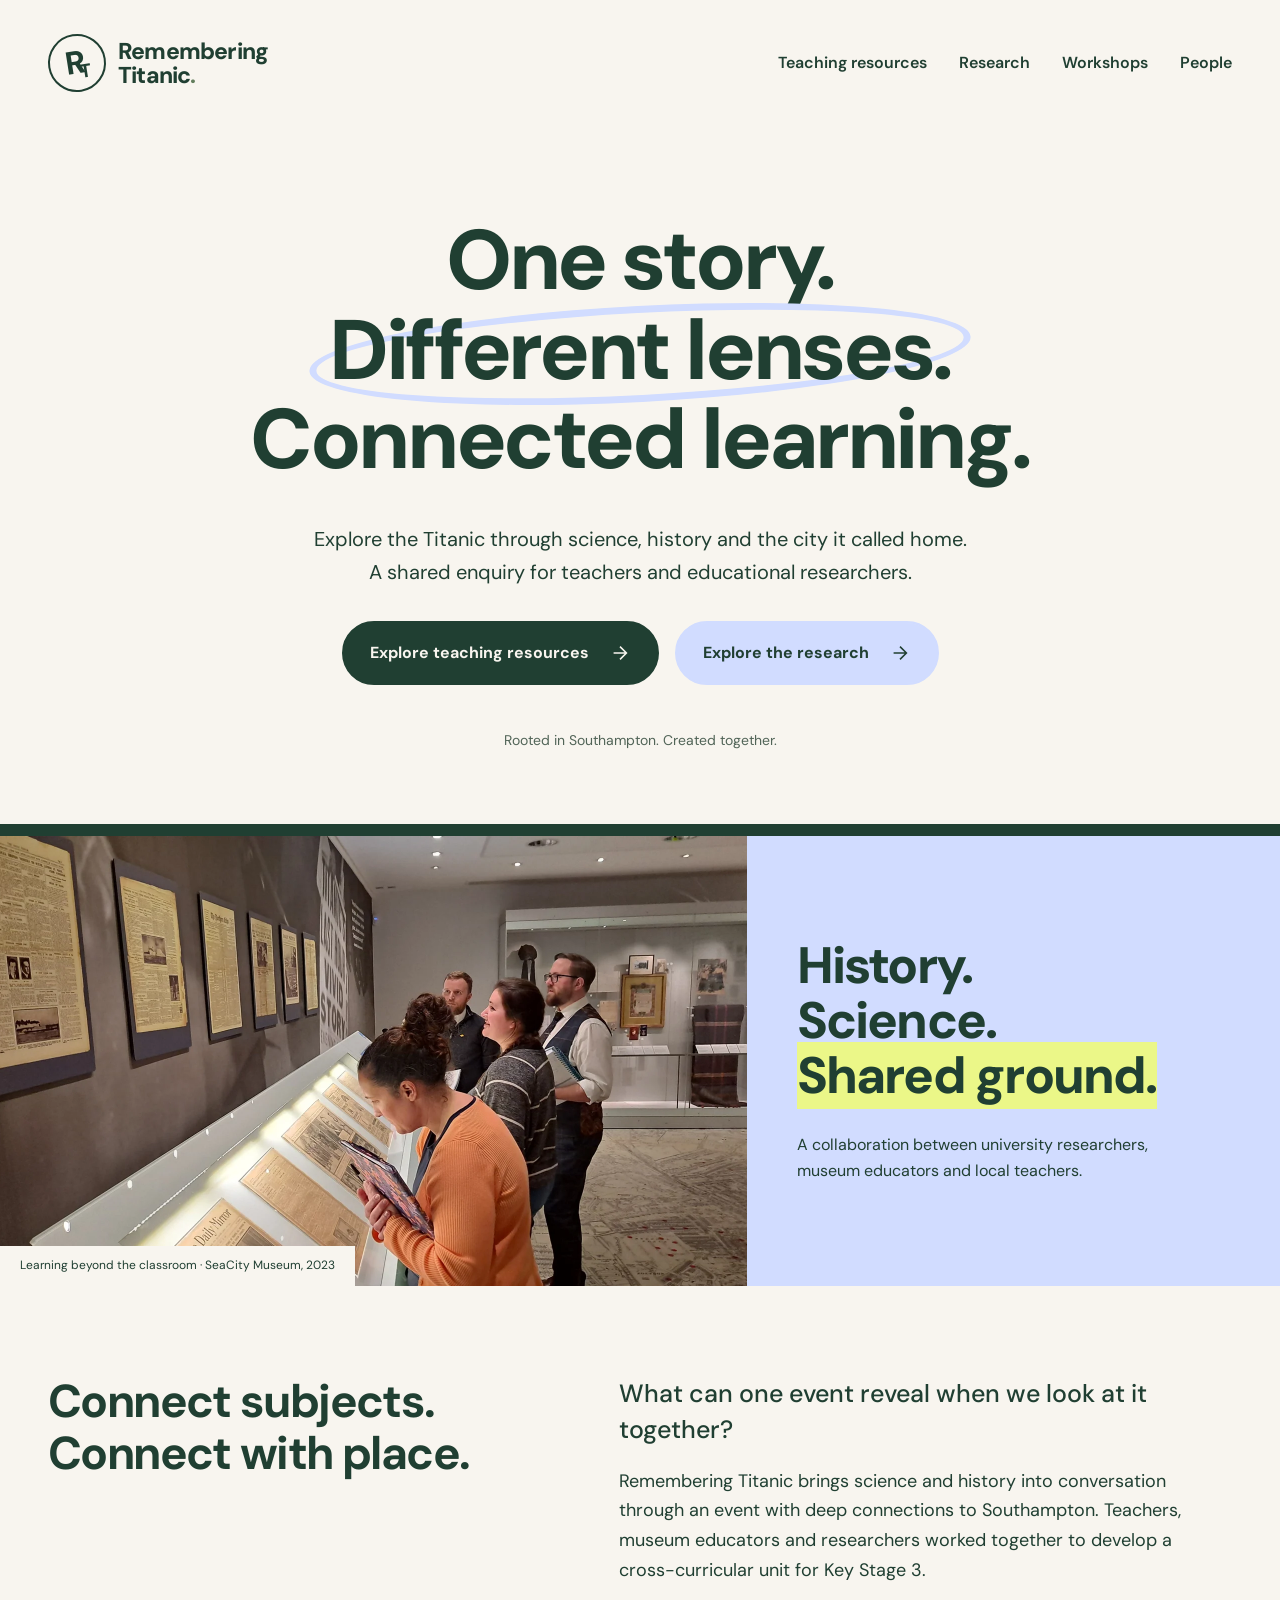
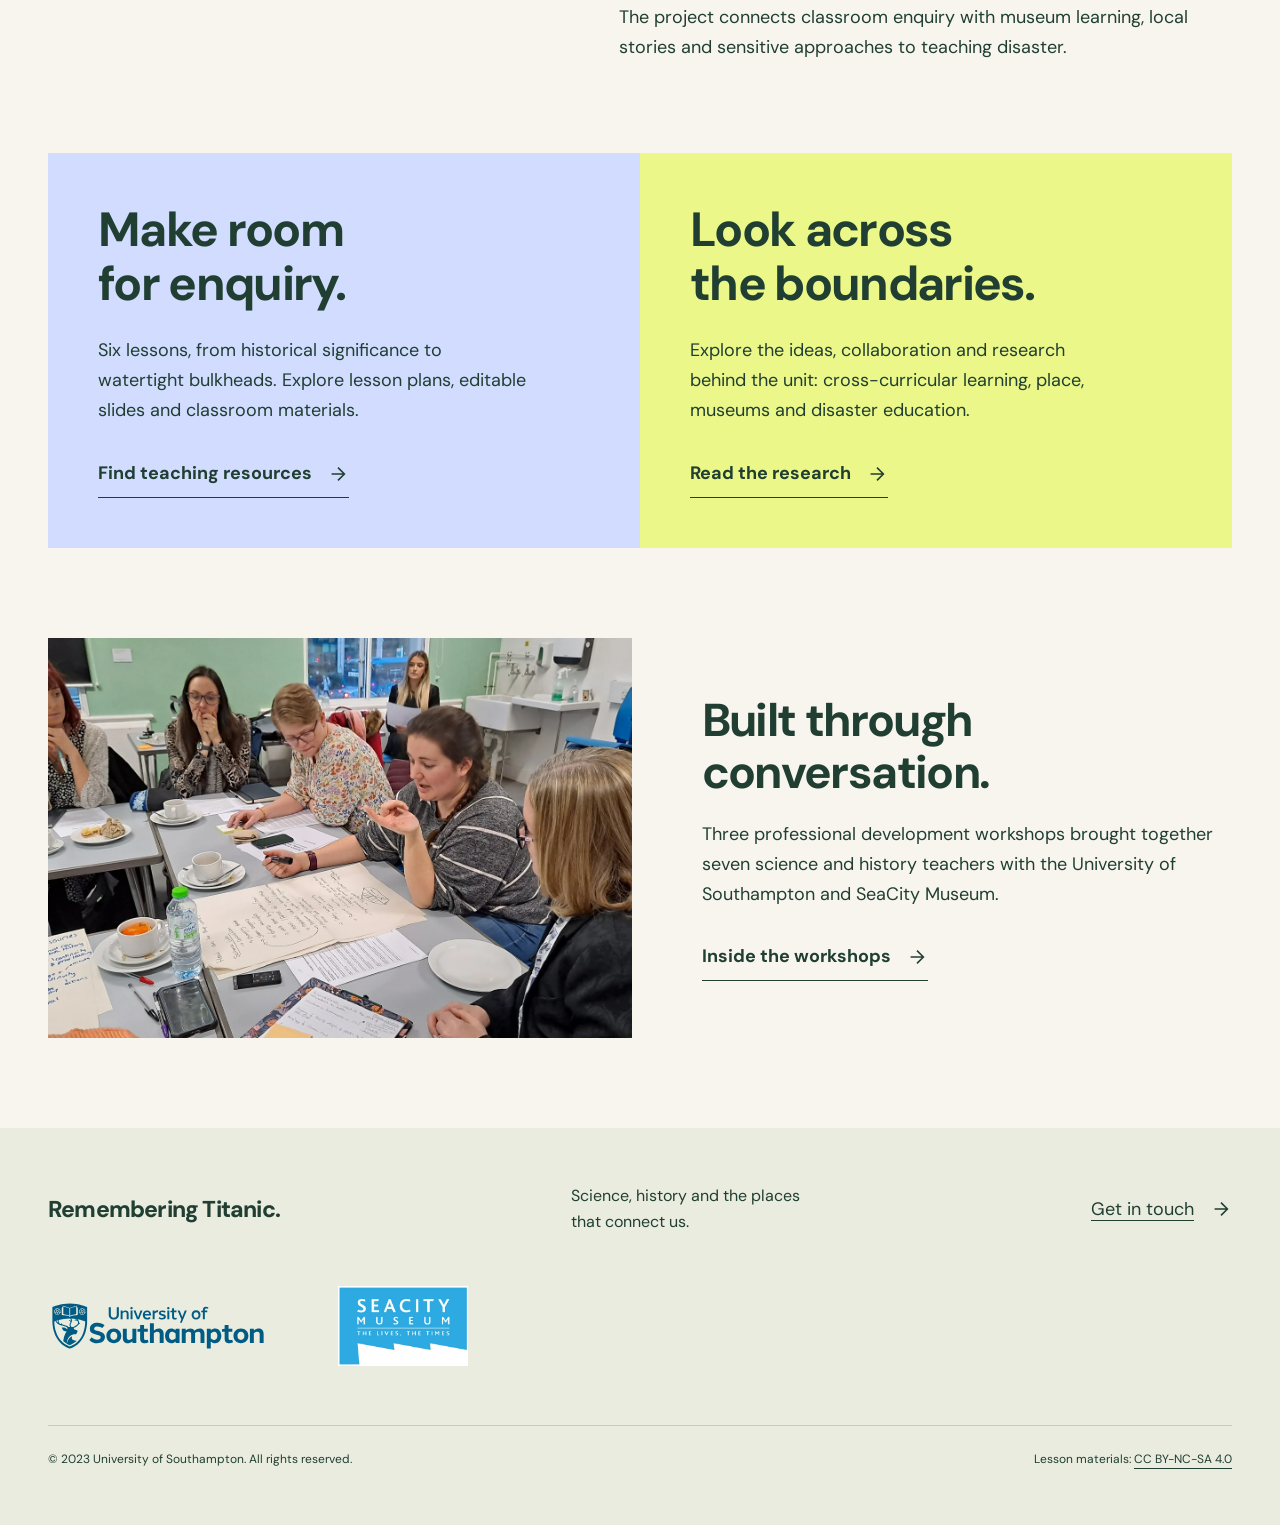
==== docs/index.html @ 73ef5147 "Migrate Remembering Titanic with redesigned teaching and research pages" ====
<!doctype html><html lang="en-GB"><head><meta charset="utf-8"><meta name="viewport" content="width=device-width,initial-scale=1"><title>Learning through science, history and place | Remembering Titanic</title><meta name="description" content="Teaching resources and educational research connecting science, history and place through the Titanic disaster."><meta name="theme-color" content="#203f32"><link rel="stylesheet" href="./assets/fonts.css"><link rel="stylesheet" href="./assets/style.css"><link rel="icon" href="./assets/favicon.svg" type="image/svg+xml"><script src="./assets/site.js" defer></script></head><body><a class="skip" href="#main">Skip to content</a><header class="header"><a class="brand" href="./"><span class="brand-mark" aria-hidden="true">R<span>T</span></span><span>Remembering<br>Titanic<span class="brand-dot">.</span></span></a><nav aria-label="Main navigation"><a href="./resources/">Teaching resources</a><a href="./research/">Research</a><a href="./cpd/">Workshops</a><a href="./team/">People</a></nav></header><main id="main"><section class="hero"><h1>One story.<br><span class="circled">Different lenses.</span><br>Connected learning.</h1><p>Explore the Titanic through science, history and the city it called home. A shared enquiry for teachers and educational researchers.</p><div class="hero-actions"><a class="button" href="./resources/">Explore teaching resources <svg aria-hidden="true" width="22" height="22" viewBox="0 0 24 24" fill="none" stroke="currentColor" stroke-width="1.7"><path d="M5 12h14M12 5l7 7-7 7"/></svg></a><a class="button secondary" href="./research/">Explore the research <svg aria-hidden="true" width="22" height="22" viewBox="0 0 24 24" fill="none" stroke="currentColor" stroke-width="1.7"><path d="M5 12h14M12 5l7 7-7 7"/></svg></a></div><div class="hero-note">Rooted in Southampton. Created together.</div></section><div class="photo-band"><figure><img src="./assets/museum.webp" alt="Project participants exploring the exhibits at SeaCity Museum" width="1600" height="900"><figcaption>Learning beyond the classroom · SeaCity Museum, 2023</figcaption></figure><div class="photo-caption"><span>History.<br>Science.<br><em>Shared ground.</em></span><p>A collaboration between university researchers, museum educators and local teachers.</p></div></div><section class="section split-intro"><h2>Connect subjects.<br>Connect with place.</h2><div><p class="lead">What can one event reveal when we look at it together?</p><p>Remembering Titanic brings science and history into conversation through an event with deep connections to Southampton. Teachers, museum educators and researchers worked together to develop a cross-curricular unit for Key Stage 3.</p><p>The project connects classroom enquiry with museum learning, local stories and sensitive approaches to teaching disaster.</p></div></section><section class="pathways"><article><h2>Make room<br>for enquiry.</h2><p>Six lessons, from historical significance to watertight bulkheads. Explore lesson plans, editable slides and classroom materials.</p><a class="text-link" href="./resources/">Find teaching resources <svg aria-hidden="true" width="22" height="22" viewBox="0 0 24 24" fill="none" stroke="currentColor" stroke-width="1.7"><path d="M5 12h14M12 5l7 7-7 7"/></svg></a></article><article><h2>Look across<br>the boundaries.</h2><p>Explore the ideas, collaboration and research behind the unit: cross-curricular learning, place, museums and disaster education.</p><a class="text-link" href="./research/">Read the research <svg aria-hidden="true" width="22" height="22" viewBox="0 0 24 24" fill="none" stroke="currentColor" stroke-width="1.7"><path d="M5 12h14M12 5l7 7-7 7"/></svg></a></article></section><section class="section together"><img src="./assets/collaboration.webp" alt="Teachers collaborating on lesson ideas during a project workshop" width="1600" height="900" loading="lazy"><div><h2>Built through<br>conversation.</h2><p>Three professional development workshops brought together seven science and history teachers with the University of Southampton and SeaCity Museum.</p><a class="text-link" href="./cpd/">Inside the workshops <svg aria-hidden="true" width="22" height="22" viewBox="0 0 24 24" fill="none" stroke="currentColor" stroke-width="1.7"><path d="M5 12h14M12 5l7 7-7 7"/></svg></a></div></section></main><footer><div class="footer-top"><a class="brand" href="./">Remembering Titanic.</a><p>Science, history and the places<br>that connect us.</p><a href="mailto:w.park@soton.ac.uk">Get in touch <svg aria-hidden="true" width="22" height="22" viewBox="0 0 24 24" fill="none" stroke="currentColor" stroke-width="1.7"><path d="M5 12h14M12 5l7 7-7 7"/></svg></a></div><div class="partners"><a href="https://www.southampton.ac.uk/"><img src="./assets/USH0149_LOGO-2021_RGB_Marine-Blue_Punched-AW.svg" alt="University of Southampton" width="220" height="65" loading="lazy"></a><a href="https://seacitymuseum.co.uk/"><img src="./assets/seacity-museum-vector-logo.webp" alt="SeaCity Museum" width="160" height="80" loading="lazy"></a></div><div class="fine"><span>© 2023 University of Southampton. All rights reserved.</span><span>Lesson materials: <a href="https://creativecommons.org/licenses/by-nc-sa/4.0/">CC BY-NC-SA 4.0</a></span></div></footer></body></html>
---- docs/assets/fonts.css ----
@font-face {
  font-family: 'DM Sans';
  font-style: normal;
  font-weight: 400;
  font-display: swap;
  src: url(dm-sans-0.ttf) format('truetype');
}
@font-face {
  font-family: 'DM Sans';
  font-style: normal;
  font-weight: 500;
  font-display: swap;
  src: url(dm-sans-1.ttf) format('truetype');
}
@font-face {
  font-family: 'DM Sans';
  font-style: normal;
  font-weight: 600;
  font-display: swap;
  src: url(dm-sans-2.ttf) format('truetype');
}
@font-face {
  font-family: 'DM Sans';
  font-style: normal;
  font-weight: 700;
  font-display: swap;
  src: url(dm-sans-3.ttf) format('truetype');
}
@font-face {
  font-family: 'DM Sans';
  font-style: normal;
  font-weight: 800;
  font-display: swap;
  src: url(dm-sans-4.ttf) format('truetype');
}
---- docs/assets/style.css ----
﻿:root{--paper:#f8f5ef;--ink:#203f32;--muted:#516457;--blue:#d1dcff;--lime:#ebf788;--line:#c6ccc1;--space:90px}*{box-sizing:border-box}html{scroll-behavior:smooth;scrollbar-color:var(--ink) var(--paper)}body{margin:0;background:var(--paper);color:var(--ink);font-family:'DM Sans',sans-serif;font-size:18px;line-height:1.65}::selection{background:var(--lime);color:var(--ink)}a{color:inherit;text-underline-offset:5px}a:hover{text-decoration-thickness:2px}button,a,summary{-webkit-tap-highlight-color:transparent}a:focus-visible,button:focus-visible,summary:focus-visible{outline:3px solid var(--ink);outline-offset:6px}img{max-width:100%;object-fit:cover}h1,h2,h3,p,figure{margin:0}p+p{margin-top:18px}p{max-width:70ch}h1,h2,h3{line-height:1.12;letter-spacing:-.035em;text-wrap:balance}h1{font-size:clamp(46px,6.6vw,92px);font-weight:800;letter-spacing:-.04em}h2{font-size:clamp(32px,3.6vw,48px);font-weight:700}h3{font-size:28px}h2+p,h3+p{margin-top:22px}svg{flex-shrink:0;vertical-align:middle}.header{max-width:1400px;margin:auto;padding:34px 48px;display:flex;align-items:center;justify-content:space-between;gap:30px}.brand{font-size:23px;font-weight:800;line-height:1.05;text-decoration:none;display:flex;align-items:center;gap:12px;letter-spacing:-.035em}.brand-dot{color:#637e5d}.brand-mark{display:flex;align-items:center;justify-content:center;font-size:32px;border:2px solid;border-radius:50%;width:58px;height:58px;transform:rotate(-9deg)}.brand-mark span{font-size:19px;align-self:flex-end;margin-bottom:8px;margin-left:-6px}.header nav{display:flex;gap:32px;font-weight:600;font-size:16px}.header nav a{text-decoration:none;padding:10px 0}.header nav a:hover,.header nav a[aria-current]{text-decoration:underline;text-decoration-color:var(--ink);text-decoration-thickness:2px}.hero{padding:90px 28px 50px;text-align:center;max-width:1250px;margin:auto}.hero h1{line-height:1.06}.hero p{margin:38px auto 0;max-width:660px;font-size:20px}.circled{position:relative;display:inline-block;z-index:0}.circled:before{content:'';position:absolute;inset:0 -20px -6px;border:7px solid var(--blue);border-radius:50%;transform:rotate(-3deg);z-index:-1}.hero-actions{display:flex;gap:16px;align-items:center;justify-content:center;flex-wrap:wrap;margin-top:32px}.button{display:inline-flex;align-items:center;justify-content:center;gap:20px;padding:17px 26px;border-radius:100px;background:var(--ink);color:var(--paper);font-size:16px;font-weight:700;text-decoration:none;border:2px solid var(--ink);min-height:58px;transition:background .2s}.button:hover{background:#355746}.button.secondary{background:var(--blue);color:var(--ink);border-color:var(--blue)}.button.secondary:hover{background:#bdcbf4;border-color:#bdcbf4}.hero-note{font-size:14px;margin:44px auto 0;color:var(--muted)}.photo-band{border-top:12px solid var(--ink);max-width:1400px;margin:22px auto 0;display:grid;grid-template-columns:1.4fr 1fr;background:var(--blue)}.photo-band figure{position:relative;min-width:0}.photo-band img{width:100%;height:450px;display:block}.photo-band figcaption{position:absolute;bottom:0;background:var(--paper);padding:10px 20px;font-size:12px}.photo-caption{padding:50px;display:flex;flex-direction:column;justify-content:center}.photo-caption>span{font-size:clamp(32px,4vw,54px);font-weight:800;line-height:1.08;letter-spacing:-.035em}.photo-caption em{font-style:normal;background:var(--lime)}.photo-caption p{font-size:16px;margin-top:28px;max-width:33ch}.section{max-width:1280px;margin:auto;padding:var(--space) 48px}.split-intro{display:grid;grid-template-columns:1fr 1.25fr;gap:80px}.lead{font-size:25px;line-height:1.45;font-weight:500}.pathways{max-width:1280px;margin:auto;display:grid;grid-template-columns:1fr 1fr;padding:0 48px}.pathways article{padding:50px;background:var(--blue)}.pathways article+article{background:var(--lime)}.pathways h2{font-size:48px}.pathways p{margin:26px 0;max-width:36ch}.text-link{display:inline-flex;align-items:center;gap:15px;font-weight:700;text-decoration:none;border-bottom:1px solid;padding:8px 0}.together{display:grid;grid-template-columns:1.1fr 1fr;gap:70px;align-items:center}.together img{width:100%;height:400px}.together .text-link{margin-top:25px}footer{background:#e9ecdf;padding:55px max(30px,calc((100vw - 1184px)/2));}.footer-top{display:flex;align-items:center;justify-content:space-between;gap:35px}.footer-top p{font-size:16px}.footer-top>a:last-child{display:flex;gap:16px;align-items:center}.partners{display:flex;gap:55px;align-items:center;margin:50px 0}.partners img{object-fit:contain}.fine{border-top:1px solid var(--line);padding-top:24px;display:flex;justify-content:space-between;gap:24px;font-size:12px}.page-heading{padding:90px 48px 80px;max-width:1280px;margin:auto;border-bottom:1px solid var(--line)}.page-heading h1{font-size:clamp(44px,5.6vw,78px)}.page-heading p{margin-top:32px;max-width:750px;font-size:21px}.underline{text-decoration:underline;text-decoration-color:var(--blue);text-decoration-thickness:10px;text-underline-offset:8px}.resource-start{display:grid;grid-template-columns:1.5fr 1fr;gap:65px;align-items:center}.resource-start h2{font-size:34px}.resource-start .button{justify-self:end}.download{display:flex;justify-content:space-between;align-items:center;gap:25px;padding:16px 0;border-bottom:1px solid var(--line);text-decoration:none;font-weight:500;font-size:17px}.download span{font-size:13px;font-weight:400;white-space:nowrap}.download:hover{text-decoration:underline}.filter-bar{display:flex;justify-content:space-between;align-items:center;padding-bottom:28px;gap:20px}.filter-bar[hidden],[hidden]{display:none!important}.filter-bar div{display:flex;gap:8px}button{font:inherit;font-size:15px;border:1px solid var(--ink);background:transparent;color:var(--ink);border-radius:30px;padding:10px 21px;cursor:pointer}button[aria-pressed=true],button:hover{background:var(--ink);color:var(--paper)}.lessons{padding-top:0}.lesson{display:grid;grid-template-columns:100px 1fr;gap:32px;border-top:1px solid var(--line);padding:42px 0}.lesson-id{font-size:60px;line-height:1.1;letter-spacing:-.04em;font-weight:600;color:#577258}.meta{font-size:14px;color:var(--muted);margin-bottom:12px}.lesson h2{font-size:32px;max-width:34ch}.lesson p{margin-top:16px;max-width:70ch}.lesson details{margin-top:22px;max-width:780px}.lesson summary{cursor:pointer;font-size:16px;font-weight:700;padding:12px 0}.lesson summary>span{font-size:13px;font-weight:400;margin-left:16px}.downloads{padding:0 20px 15px;background:#eef0e6}.licensing{background:#e9ecdf;max-width:none;padding-left:max(48px,calc((100vw - 1184px)/2));padding-right:max(48px,calc((100vw - 1184px)/2))}.licensing p{font-size:16px}.publications{padding-top:0}.publications>h2{margin-bottom:40px}.publications article{border-top:1px solid var(--line);padding:34px 0}.publications h3{max-width:900px;font-size:29px;line-height:1.3}.publications h3 a{text-decoration:none}.publications h3 a:hover{text-decoration:underline}.publications article p{font-size:16px;margin-top:16px}.research-notes{display:grid;grid-template-columns:1fr 1fr;gap:70px;background:var(--blue)}.research-notes>div+div{align-self:center}.research-notes p{font-size:17px}.workshop{display:grid;grid-template-columns:1fr 2fr;gap:70px;border-bottom:1px solid var(--line)}.date{font-weight:600}.wide-photo{max-width:1184px;margin:auto}.wide-photo img{width:100%;max-height:570px;display:block}.wide-photo figcaption{font-size:14px;margin-top:12px}.people-grid{display:grid;grid-template-columns:1fr 1fr;gap:40px;margin-top:40px}.people-grid article{border-top:1px solid var(--line);padding-top:25px}.people-grid h3{font-size:26px}.people-grid p{margin-top:12px}.skip{position:absolute;left:20px;top:-100px;padding:14px;background:var(--lime);z-index:10}.skip:focus{top:10px}.sr-only{position:absolute;width:1px;height:1px;padding:0;margin:-1px;overflow:hidden;clip:rect(0,0,0,0);white-space:nowrap;border:0}
@media(max-width:900px){.header{padding:26px;align-items:flex-start}.header nav{gap:16px;flex-wrap:wrap;justify-content:flex-end;max-width:360px}.hero{padding-top:60px}.photo-caption{padding:30px}.photo-band img{height:370px}.split-intro,.together,.resource-start,.workshop{gap:35px}.pathways article{padding:30px}.pathways h2{font-size:38px}.footer-top{flex-wrap:wrap}.research-notes{gap:40px}.section,.page-heading{padding-left:28px;padding-right:28px}.pathways{padding:0 28px}}
@media(max-width:600px){:root{--space:48px}body{font-size:17px}.header{display:block;padding:24px 22px 0}.brand{font-size:21px}.brand-mark{width:48px;height:48px;font-size:28px}.header nav{justify-content:flex-start;max-width:none;gap:12px 22px;font-size:14px;margin-top:24px;border-top:1px solid var(--line);padding-top:10px}.hero{padding:50px 22px 24px}.hero h1{font-size:clamp(39px,9.6vw,57px)}.circled:before{border-width:4px;inset:0 -9px -3px}.hero p{font-size:18px;margin-top:28px}.hero-actions{gap:12px}.hero-actions .button{width:100%}.hero-note{margin-top:28px;font-size:12px}.button{font-size:15px;min-height:54px;padding:13px 20px}.photo-band{grid-template-columns:1fr;margin-top:24px;border-top-width:8px}.photo-band img{height:270px}.photo-caption{padding:28px}.photo-caption>span{font-size:34px}.photo-caption>span br{display:block}.photo-caption p{max-width:40ch;margin-top:18px}.photo-band figcaption{font-size:10px}.section{padding:48px 22px}.split-intro,.together,.resource-start,.research-notes,.workshop{grid-template-columns:1fr;gap:28px}.lead{font-size:23px}.pathways{grid-template-columns:1fr;padding:0 22px}.pathways article{padding:32px 26px}.pathways h2{font-size:38px}.together img{height:260px}.page-heading{padding:50px 22px 40px}.page-heading h1{font-size:43px}.page-heading p{font-size:18px;margin-top:26px}.resource-start .button{justify-self:stretch}.download{font-size:15px;gap:12px}.download span{font-size:11px}.filter-bar{display:block}.filter-bar>span{display:block;margin-bottom:15px}.filter-bar div{gap:6px}button{padding:9px 15px;font-size:14px}.lesson{grid-template-columns:40px 1fr;gap:16px;padding:30px 0}.lesson-id{font-size:38px}.lesson h2{font-size:26px}.lesson p{font-size:16px}.lesson .download{display:block}.lesson .download span{display:block;margin-top:5px}.lessons{padding-top:0}.publications{padding-top:0}.publications h3{font-size:25px}.wide-photo{margin:0 22px}.wide-photo img{height:270px}.people-grid{grid-template-columns:1fr;gap:28px}.fine{flex-direction:column;gap:14px}.footer-top{display:grid;gap:26px}.partners{gap:28px;flex-wrap:wrap;margin:35px 0}.partners img{max-width:170px}.underline{text-decoration-thickness:6px}.photo-caption em{display:inline-block}.research-notes{padding:40px 22px}}
@media(prefers-reduced-motion:reduce){html{scroll-behavior:auto}*{transition:none!important}}
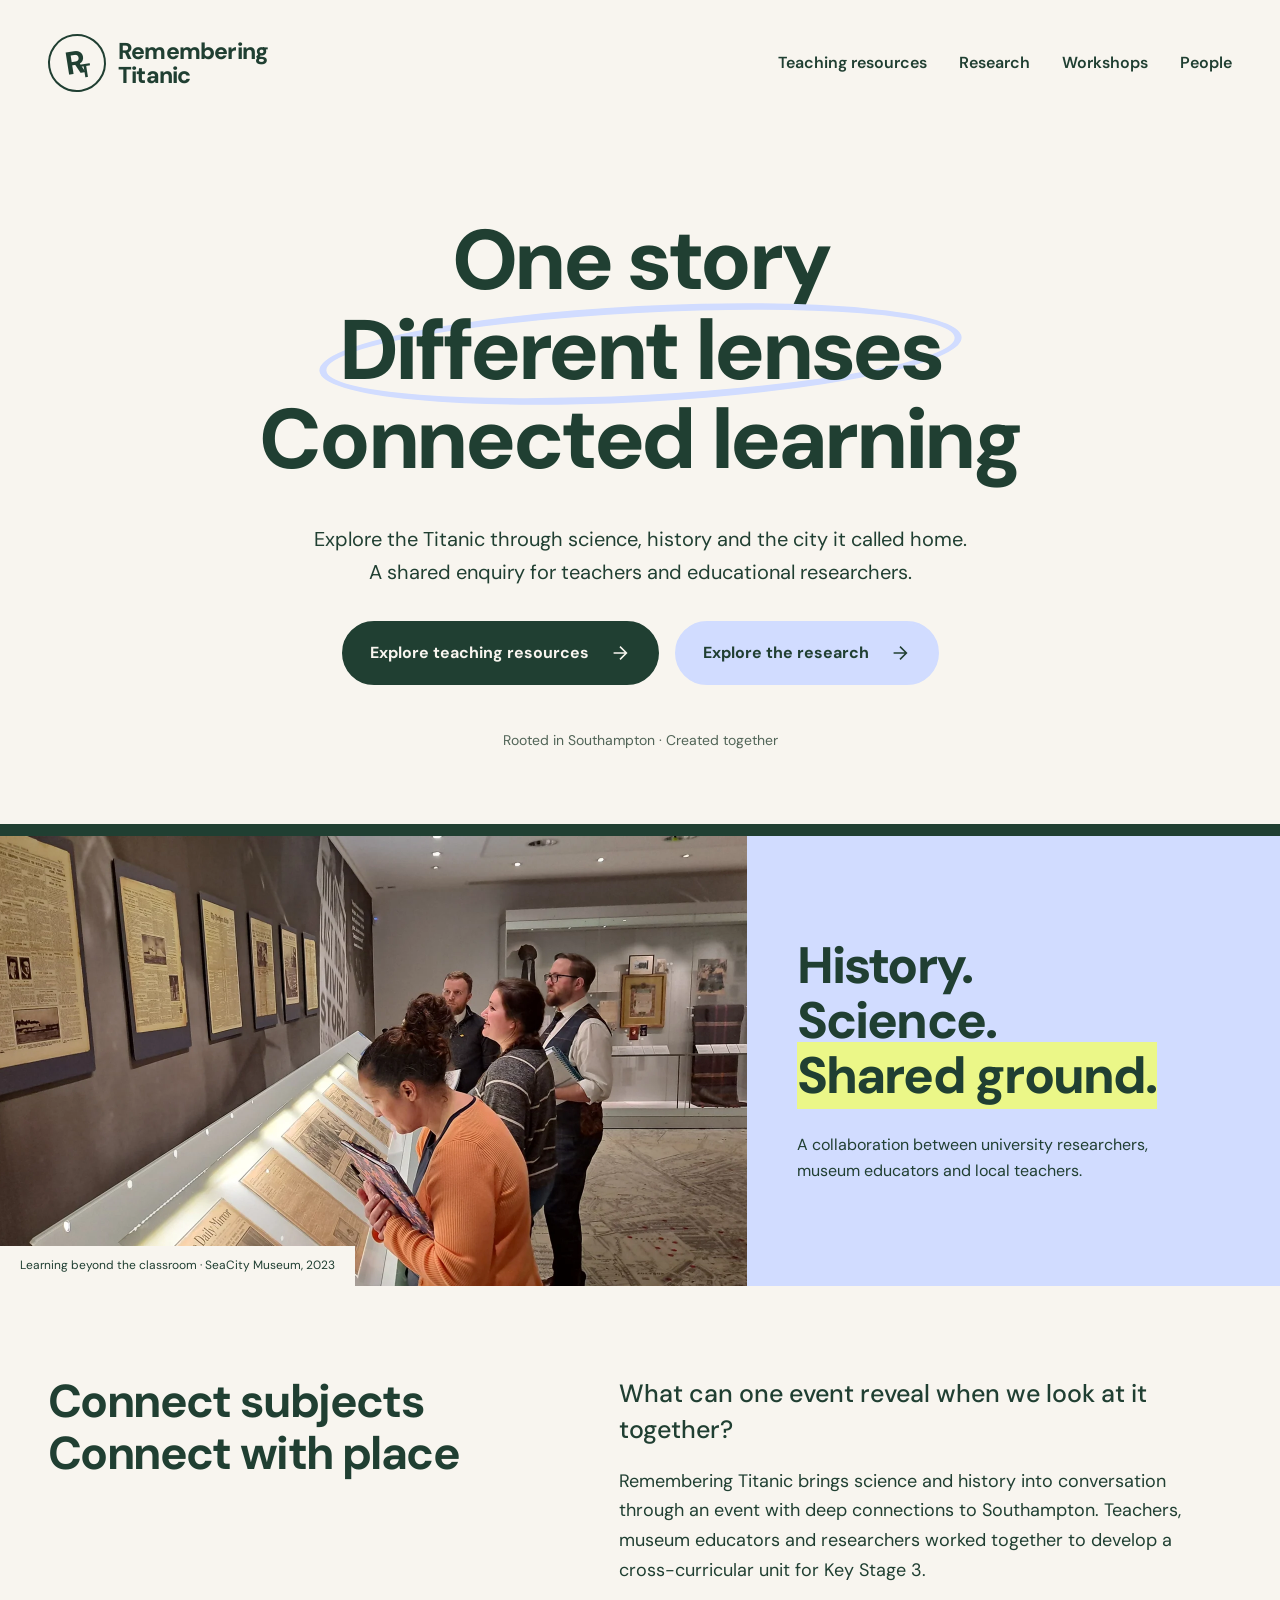
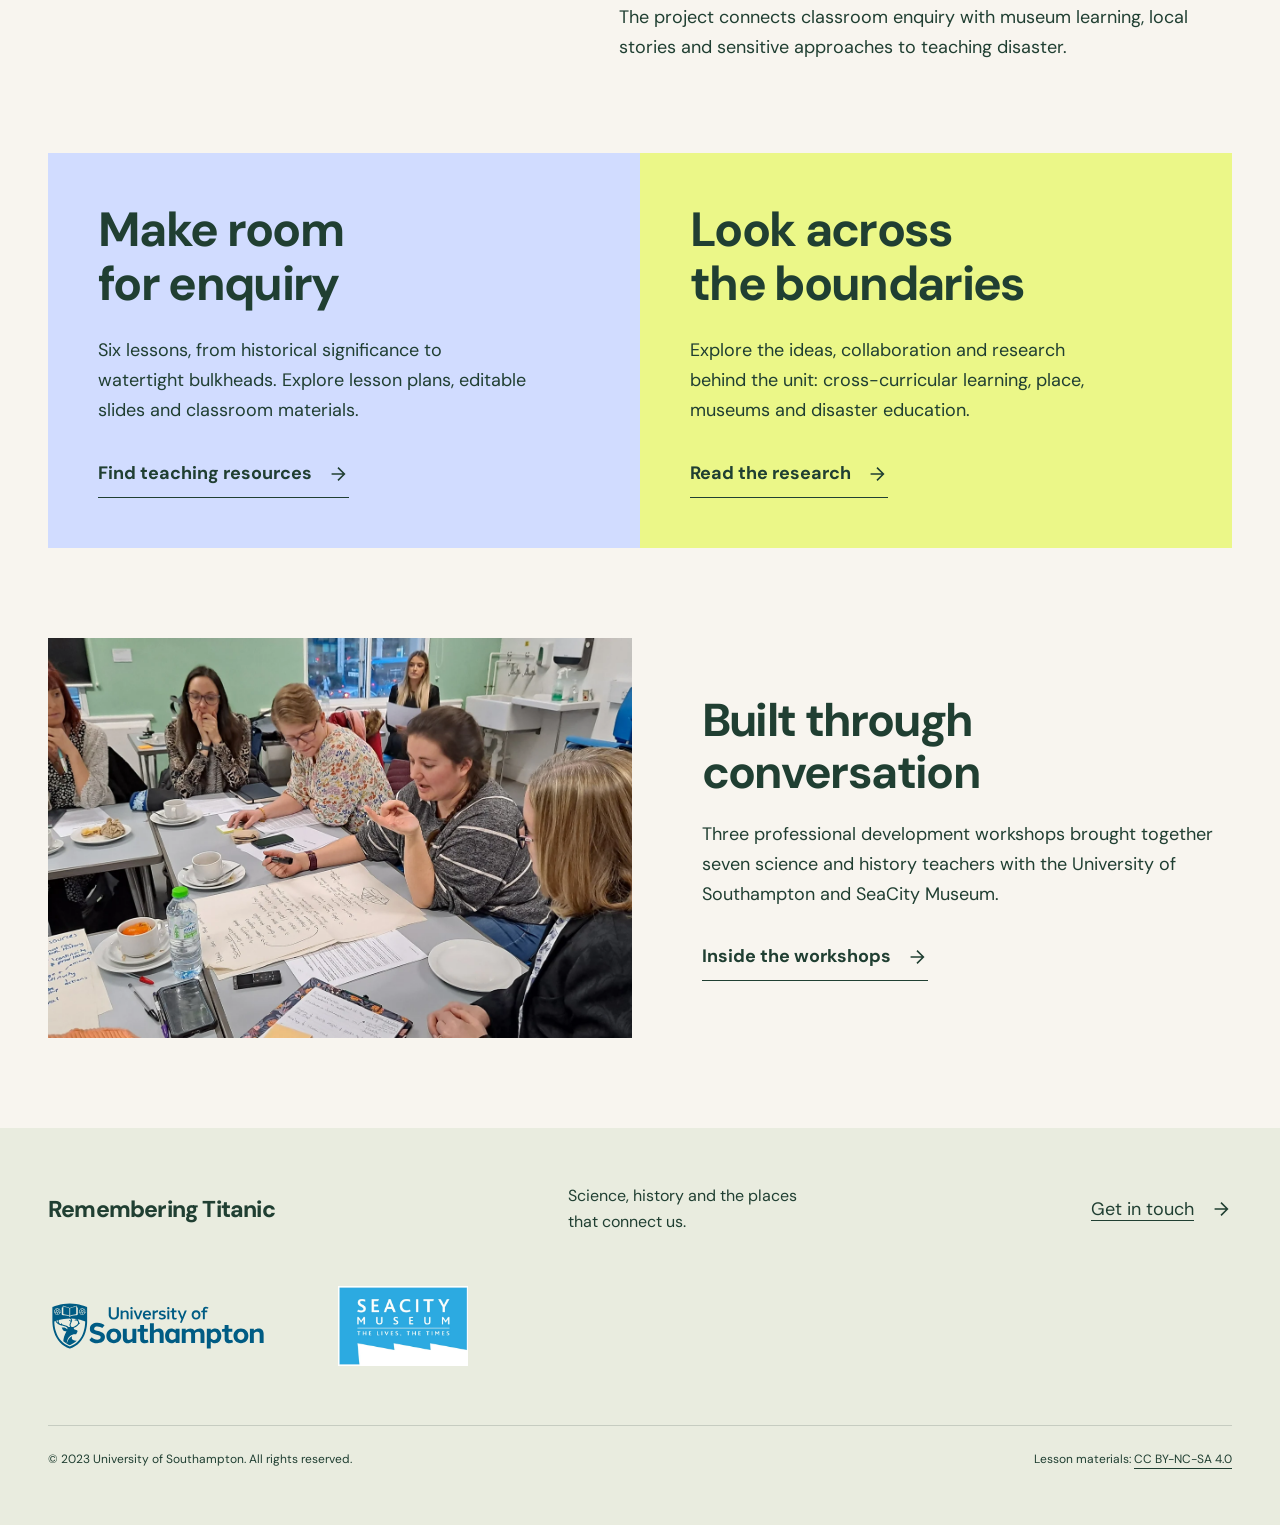
==== commit c54c9d2a: "Remove decorative full stops from headings and logo" ====
--- a/docs/index.html
+++ b/docs/index.html
@@ -1 +1 @@
-<!doctype html><html lang="en-GB"><head><meta charset="utf-8"><meta name="viewport" content="width=device-width,initial-scale=1"><title>Learning through science, history and place | Remembering Titanic</title><meta name="description" content="Teaching resources and educational research connecting science, history and place through the Titanic disaster."><meta name="theme-color" content="#203f32"><link rel="stylesheet" href="./assets/fonts.css"><link rel="stylesheet" href="./assets/style.css"><link rel="icon" href="./assets/favicon.svg" type="image/svg+xml"><script src="./assets/site.js" defer></script></head><body><a class="skip" href="#main">Skip to content</a><header class="header"><a class="brand" href="./"><span class="brand-mark" aria-hidden="true">R<span>T</span></span><span>Remembering<br>Titanic<span class="brand-dot">.</span></span></a><nav aria-label="Main navigation"><a href="./resources/">Teaching resources</a><a href="./research/">Research</a><a href="./cpd/">Workshops</a><a href="./team/">People</a></nav></header><main id="main"><section class="hero"><h1>One story.<br><span class="circled">Different lenses.</span><br>Connected learning.</h1><p>Explore the Titanic through science, history and the city it called home. A shared enquiry for teachers and educational researchers.</p><div class="hero-actions"><a class="button" href="./resources/">Explore teaching resources <svg aria-hidden="true" width="22" height="22" viewBox="0 0 24 24" fill="none" stroke="currentColor" stroke-width="1.7"><path d="M5 12h14M12 5l7 7-7 7"/></svg></a><a class="button secondary" href="./research/">Explore the research <svg aria-hidden="true" width="22" height="22" viewBox="0 0 24 24" fill="none" stroke="currentColor" stroke-width="1.7"><path d="M5 12h14M12 5l7 7-7 7"/></svg></a></div><div class="hero-note">Rooted in Southampton. Created together.</div></section><div class="photo-band"><figure><img src="./assets/museum.webp" alt="Project participants exploring the exhibits at SeaCity Museum" width="1600" height="900"><figcaption>Learning beyond the classroom · SeaCity Museum, 2023</figcaption></figure><div class="photo-caption"><span>History.<br>Science.<br><em>Shared ground.</em></span><p>A collaboration between university researchers, museum educators and local teachers.</p></div></div><section class="section split-intro"><h2>Connect subjects.<br>Connect with place.</h2><div><p class="lead">What can one event reveal when we look at it together?</p><p>Remembering Titanic brings science and history into conversation through an event with deep connections to Southampton. Teachers, museum educators and researchers worked together to develop a cross-curricular unit for Key Stage 3.</p><p>The project connects classroom enquiry with museum learning, local stories and sensitive approaches to teaching disaster.</p></div></section><section class="pathways"><article><h2>Make room<br>for enquiry.</h2><p>Six lessons, from historical significance to watertight bulkheads. Explore lesson plans, editable slides and classroom materials.</p><a class="text-link" href="./resources/">Find teaching resources <svg aria-hidden="true" width="22" height="22" viewBox="0 0 24 24" fill="none" stroke="currentColor" stroke-width="1.7"><path d="M5 12h14M12 5l7 7-7 7"/></svg></a></article><article><h2>Look across<br>the boundaries.</h2><p>Explore the ideas, collaboration and research behind the unit: cross-curricular learning, place, museums and disaster education.</p><a class="text-link" href="./research/">Read the research <svg aria-hidden="true" width="22" height="22" viewBox="0 0 24 24" fill="none" stroke="currentColor" stroke-width="1.7"><path d="M5 12h14M12 5l7 7-7 7"/></svg></a></article></section><section class="section together"><img src="./assets/collaboration.webp" alt="Teachers collaborating on lesson ideas during a project workshop" width="1600" height="900" loading="lazy"><div><h2>Built through<br>conversation.</h2><p>Three professional development workshops brought together seven science and history teachers with the University of Southampton and SeaCity Museum.</p><a class="text-link" href="./cpd/">Inside the workshops <svg aria-hidden="true" width="22" height="22" viewBox="0 0 24 24" fill="none" stroke="currentColor" stroke-width="1.7"><path d="M5 12h14M12 5l7 7-7 7"/></svg></a></div></section></main><footer><div class="footer-top"><a class="brand" href="./">Remembering Titanic.</a><p>Science, history and the places<br>that connect us.</p><a href="mailto:w.park@soton.ac.uk">Get in touch <svg aria-hidden="true" width="22" height="22" viewBox="0 0 24 24" fill="none" stroke="currentColor" stroke-width="1.7"><path d="M5 12h14M12 5l7 7-7 7"/></svg></a></div><div class="partners"><a href="https://www.southampton.ac.uk/"><img src="./assets/USH0149_LOGO-2021_RGB_Marine-Blue_Punched-AW.svg" alt="University of Southampton" width="220" height="65" loading="lazy"></a><a href="https://seacitymuseum.co.uk/"><img src="./assets/seacity-museum-vector-logo.webp" alt="SeaCity Museum" width="160" height="80" loading="lazy"></a></div><div class="fine"><span>© 2023 University of Southampton. All rights reserved.</span><span>Lesson materials: <a href="https://creativecommons.org/licenses/by-nc-sa/4.0/">CC BY-NC-SA 4.0</a></span></div></footer></body></html>+<!doctype html><html lang="en-GB"><head><meta charset="utf-8"><meta name="viewport" content="width=device-width,initial-scale=1"><title>Learning through science, history and place | Remembering Titanic</title><meta name="description" content="Teaching resources and educational research connecting science, history and place through the Titanic disaster."><meta name="theme-color" content="#203f32"><link rel="stylesheet" href="./assets/fonts.css"><link rel="stylesheet" href="./assets/style.css"><link rel="icon" href="./assets/favicon.svg" type="image/svg+xml"><script src="./assets/site.js" defer></script></head><body><a class="skip" href="#main">Skip to content</a><header class="header"><a class="brand" href="./"><span class="brand-mark" aria-hidden="true">R<span>T</span></span><span>Remembering<br>Titanic</span></a><nav aria-label="Main navigation"><a href="./resources/">Teaching resources</a><a href="./research/">Research</a><a href="./cpd/">Workshops</a><a href="./team/">People</a></nav></header><main id="main"><section class="hero"><h1>One story<br><span class="circled">Different lenses</span><br>Connected learning</h1><p>Explore the Titanic through science, history and the city it called home. A shared enquiry for teachers and educational researchers.</p><div class="hero-actions"><a class="button" href="./resources/">Explore teaching resources <svg aria-hidden="true" width="22" height="22" viewBox="0 0 24 24" fill="none" stroke="currentColor" stroke-width="1.7"><path d="M5 12h14M12 5l7 7-7 7"/></svg></a><a class="button secondary" href="./research/">Explore the research <svg aria-hidden="true" width="22" height="22" viewBox="0 0 24 24" fill="none" stroke="currentColor" stroke-width="1.7"><path d="M5 12h14M12 5l7 7-7 7"/></svg></a></div><div class="hero-note">Rooted in Southampton · Created together</div></section><div class="photo-band"><figure><img src="./assets/museum.webp" alt="Project participants exploring the exhibits at SeaCity Museum" width="1600" height="900"><figcaption>Learning beyond the classroom · SeaCity Museum, 2023</figcaption></figure><div class="photo-caption"><span>History.<br>Science.<br><em>Shared ground.</em></span><p>A collaboration between university researchers, museum educators and local teachers.</p></div></div><section class="section split-intro"><h2>Connect subjects<br>Connect with place</h2><div><p class="lead">What can one event reveal when we look at it together?</p><p>Remembering Titanic brings science and history into conversation through an event with deep connections to Southampton. Teachers, museum educators and researchers worked together to develop a cross-curricular unit for Key Stage 3.</p><p>The project connects classroom enquiry with museum learning, local stories and sensitive approaches to teaching disaster.</p></div></section><section class="pathways"><article><h2>Make room<br>for enquiry</h2><p>Six lessons, from historical significance to watertight bulkheads. Explore lesson plans, editable slides and classroom materials.</p><a class="text-link" href="./resources/">Find teaching resources <svg aria-hidden="true" width="22" height="22" viewBox="0 0 24 24" fill="none" stroke="currentColor" stroke-width="1.7"><path d="M5 12h14M12 5l7 7-7 7"/></svg></a></article><article><h2>Look across<br>the boundaries</h2><p>Explore the ideas, collaboration and research behind the unit: cross-curricular learning, place, museums and disaster education.</p><a class="text-link" href="./research/">Read the research <svg aria-hidden="true" width="22" height="22" viewBox="0 0 24 24" fill="none" stroke="currentColor" stroke-width="1.7"><path d="M5 12h14M12 5l7 7-7 7"/></svg></a></article></section><section class="section together"><img src="./assets/collaboration.webp" alt="Teachers collaborating on lesson ideas during a project workshop" width="1600" height="900" loading="lazy"><div><h2>Built through<br>conversation</h2><p>Three professional development workshops brought together seven science and history teachers with the University of Southampton and SeaCity Museum.</p><a class="text-link" href="./cpd/">Inside the workshops <svg aria-hidden="true" width="22" height="22" viewBox="0 0 24 24" fill="none" stroke="currentColor" stroke-width="1.7"><path d="M5 12h14M12 5l7 7-7 7"/></svg></a></div></section></main><footer><div class="footer-top"><a class="brand" href="./">Remembering Titanic</a><p>Science, history and the places<br>that connect us.</p><a href="mailto:w.park@soton.ac.uk">Get in touch <svg aria-hidden="true" width="22" height="22" viewBox="0 0 24 24" fill="none" stroke="currentColor" stroke-width="1.7"><path d="M5 12h14M12 5l7 7-7 7"/></svg></a></div><div class="partners"><a href="https://www.southampton.ac.uk/"><img src="./assets/USH0149_LOGO-2021_RGB_Marine-Blue_Punched-AW.svg" alt="University of Southampton" width="220" height="65" loading="lazy"></a><a href="https://seacitymuseum.co.uk/"><img src="./assets/seacity-museum-vector-logo.webp" alt="SeaCity Museum" width="160" height="80" loading="lazy"></a></div><div class="fine"><span>© 2023 University of Southampton. All rights reserved.</span><span>Lesson materials: <a href="https://creativecommons.org/licenses/by-nc-sa/4.0/">CC BY-NC-SA 4.0</a></span></div></footer></body></html>
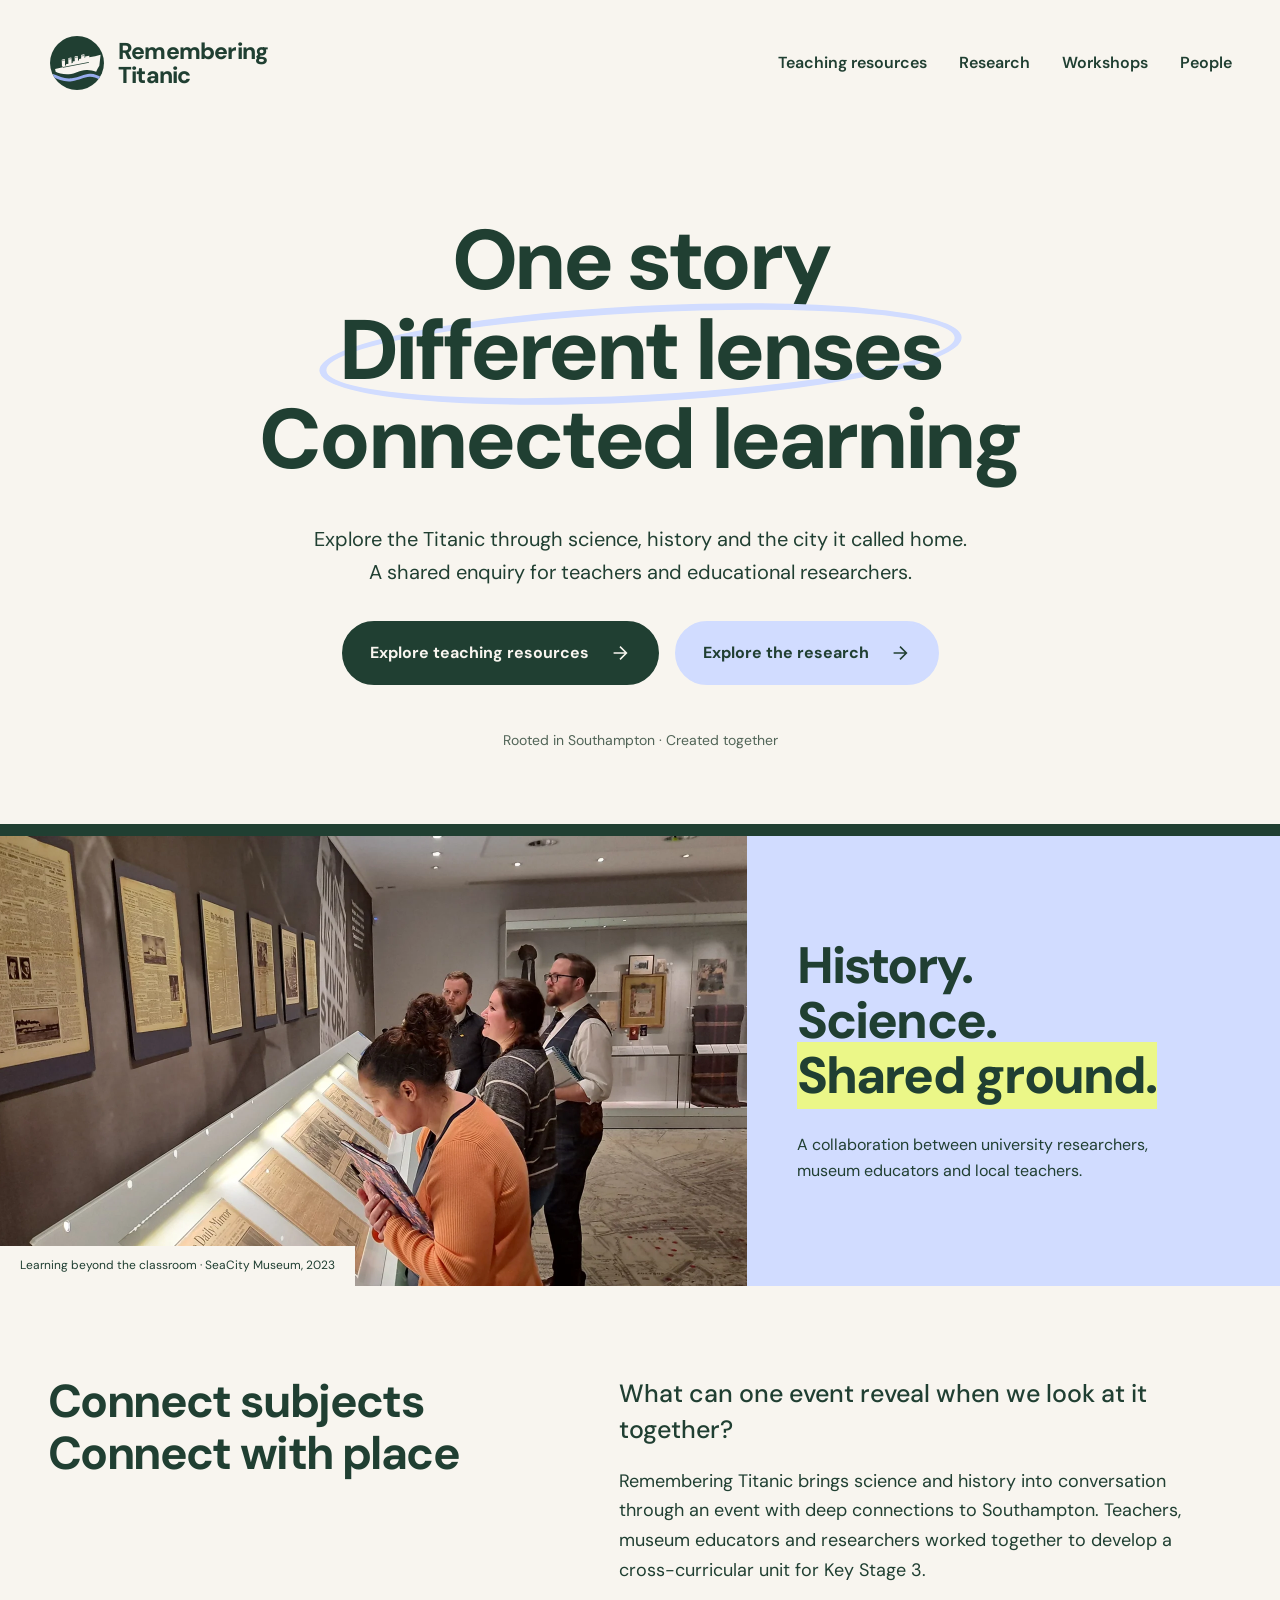
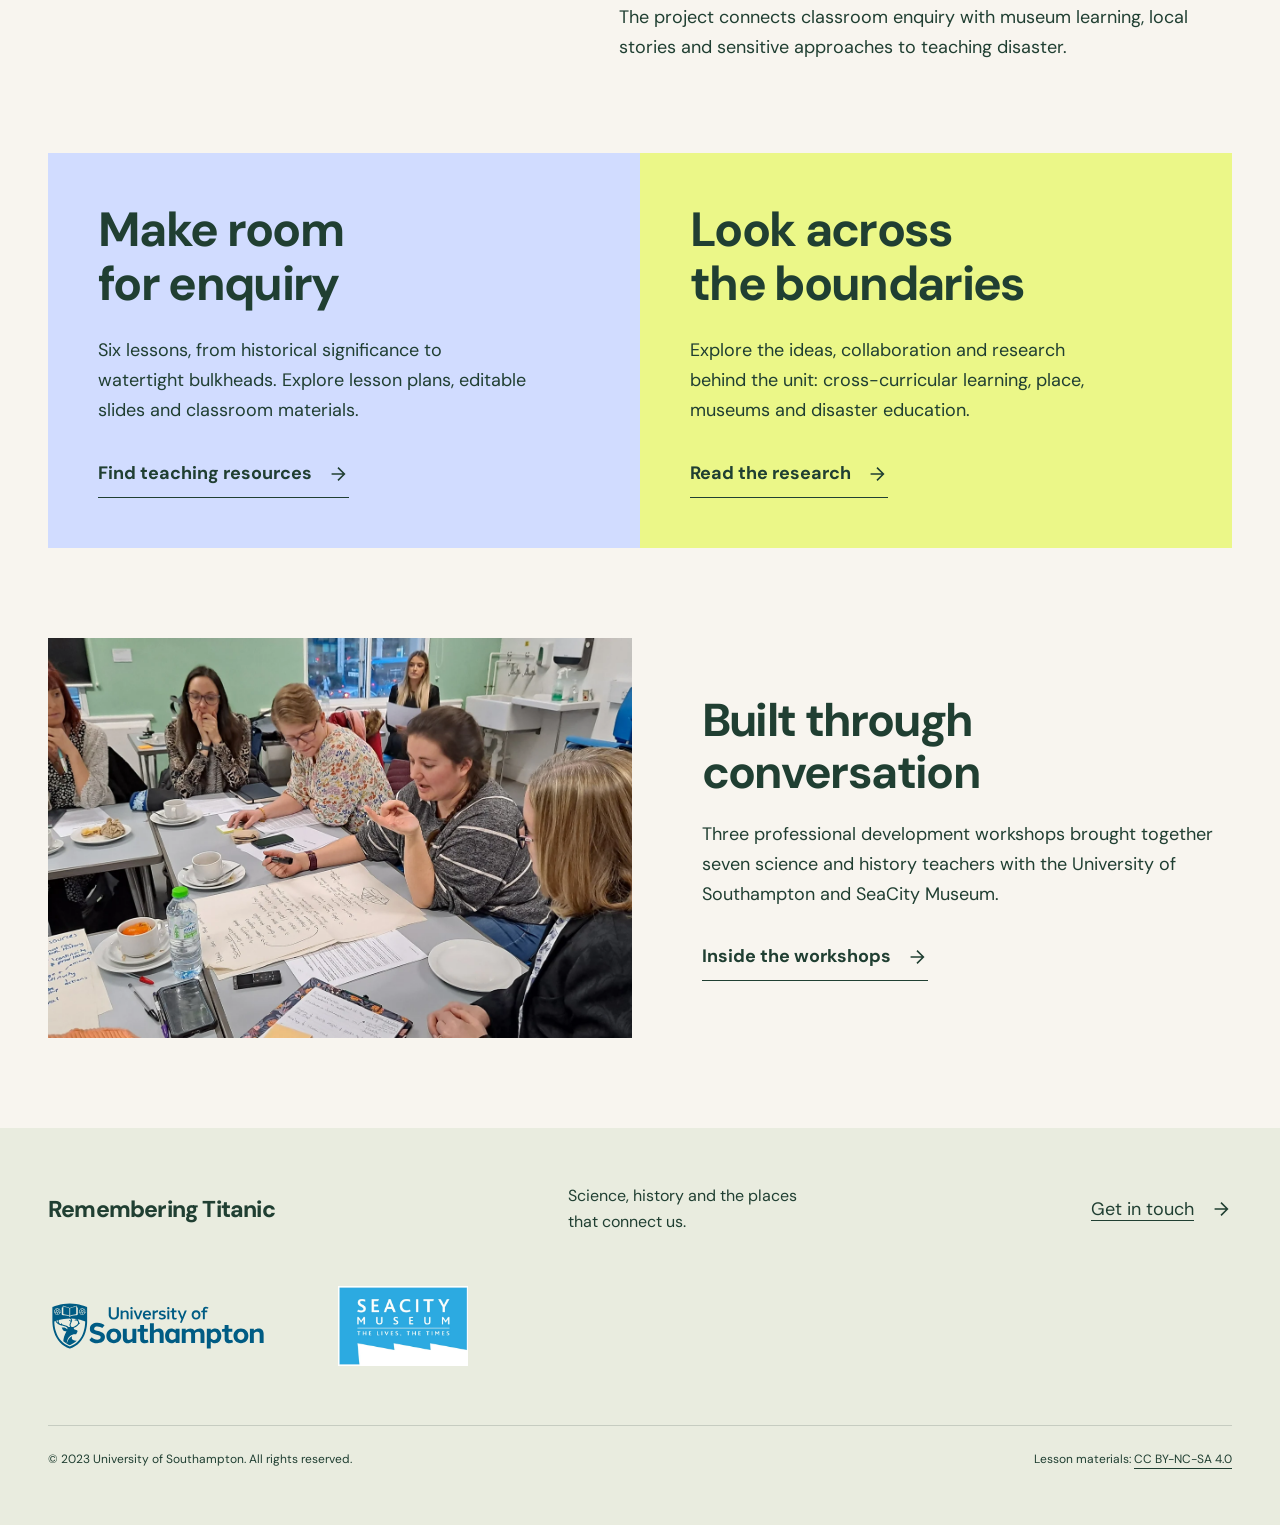
==== commit 01a34d0e: "Add team portraits, research findings and ship logo" ====
--- a/docs/index.html
+++ b/docs/index.html
@@ -1 +1 @@
-<!doctype html><html lang="en-GB"><head><meta charset="utf-8"><meta name="viewport" content="width=device-width,initial-scale=1"><title>Learning through science, history and place | Remembering Titanic</title><meta name="description" content="Teaching resources and educational research connecting science, history and place through the Titanic disaster."><meta name="theme-color" content="#203f32"><link rel="stylesheet" href="./assets/fonts.css"><link rel="stylesheet" href="./assets/style.css"><link rel="icon" href="./assets/favicon.svg" type="image/svg+xml"><script src="./assets/site.js" defer></script></head><body><a class="skip" href="#main">Skip to content</a><header class="header"><a class="brand" href="./"><span class="brand-mark" aria-hidden="true">R<span>T</span></span><span>Remembering<br>Titanic</span></a><nav aria-label="Main navigation"><a href="./resources/">Teaching resources</a><a href="./research/">Research</a><a href="./cpd/">Workshops</a><a href="./team/">People</a></nav></header><main id="main"><section class="hero"><h1>One story<br><span class="circled">Different lenses</span><br>Connected learning</h1><p>Explore the Titanic through science, history and the city it called home. A shared enquiry for teachers and educational researchers.</p><div class="hero-actions"><a class="button" href="./resources/">Explore teaching resources <svg aria-hidden="true" width="22" height="22" viewBox="0 0 24 24" fill="none" stroke="currentColor" stroke-width="1.7"><path d="M5 12h14M12 5l7 7-7 7"/></svg></a><a class="button secondary" href="./research/">Explore the research <svg aria-hidden="true" width="22" height="22" viewBox="0 0 24 24" fill="none" stroke="currentColor" stroke-width="1.7"><path d="M5 12h14M12 5l7 7-7 7"/></svg></a></div><div class="hero-note">Rooted in Southampton · Created together</div></section><div class="photo-band"><figure><img src="./assets/museum.webp" alt="Project participants exploring the exhibits at SeaCity Museum" width="1600" height="900"><figcaption>Learning beyond the classroom · SeaCity Museum, 2023</figcaption></figure><div class="photo-caption"><span>History.<br>Science.<br><em>Shared ground.</em></span><p>A collaboration between university researchers, museum educators and local teachers.</p></div></div><section class="section split-intro"><h2>Connect subjects<br>Connect with place</h2><div><p class="lead">What can one event reveal when we look at it together?</p><p>Remembering Titanic brings science and history into conversation through an event with deep connections to Southampton. Teachers, museum educators and researchers worked together to develop a cross-curricular unit for Key Stage 3.</p><p>The project connects classroom enquiry with museum learning, local stories and sensitive approaches to teaching disaster.</p></div></section><section class="pathways"><article><h2>Make room<br>for enquiry</h2><p>Six lessons, from historical significance to watertight bulkheads. Explore lesson plans, editable slides and classroom materials.</p><a class="text-link" href="./resources/">Find teaching resources <svg aria-hidden="true" width="22" height="22" viewBox="0 0 24 24" fill="none" stroke="currentColor" stroke-width="1.7"><path d="M5 12h14M12 5l7 7-7 7"/></svg></a></article><article><h2>Look across<br>the boundaries</h2><p>Explore the ideas, collaboration and research behind the unit: cross-curricular learning, place, museums and disaster education.</p><a class="text-link" href="./research/">Read the research <svg aria-hidden="true" width="22" height="22" viewBox="0 0 24 24" fill="none" stroke="currentColor" stroke-width="1.7"><path d="M5 12h14M12 5l7 7-7 7"/></svg></a></article></section><section class="section together"><img src="./assets/collaboration.webp" alt="Teachers collaborating on lesson ideas during a project workshop" width="1600" height="900" loading="lazy"><div><h2>Built through<br>conversation</h2><p>Three professional development workshops brought together seven science and history teachers with the University of Southampton and SeaCity Museum.</p><a class="text-link" href="./cpd/">Inside the workshops <svg aria-hidden="true" width="22" height="22" viewBox="0 0 24 24" fill="none" stroke="currentColor" stroke-width="1.7"><path d="M5 12h14M12 5l7 7-7 7"/></svg></a></div></section></main><footer><div class="footer-top"><a class="brand" href="./">Remembering Titanic</a><p>Science, history and the places<br>that connect us.</p><a href="mailto:w.park@soton.ac.uk">Get in touch <svg aria-hidden="true" width="22" height="22" viewBox="0 0 24 24" fill="none" stroke="currentColor" stroke-width="1.7"><path d="M5 12h14M12 5l7 7-7 7"/></svg></a></div><div class="partners"><a href="https://www.southampton.ac.uk/"><img src="./assets/USH0149_LOGO-2021_RGB_Marine-Blue_Punched-AW.svg" alt="University of Southampton" width="220" height="65" loading="lazy"></a><a href="https://seacitymuseum.co.uk/"><img src="./assets/seacity-museum-vector-logo.webp" alt="SeaCity Museum" width="160" height="80" loading="lazy"></a></div><div class="fine"><span>© 2023 University of Southampton. All rights reserved.</span><span>Lesson materials: <a href="https://creativecommons.org/licenses/by-nc-sa/4.0/">CC BY-NC-SA 4.0</a></span></div></footer></body></html>+<!doctype html><html lang="en-GB"><head><meta charset="utf-8"><meta name="viewport" content="width=device-width,initial-scale=1"><title>Learning through science, history and place | Remembering Titanic</title><meta name="description" content="Teaching resources and educational research connecting science, history and place through the Titanic disaster."><meta name="theme-color" content="#203f32"><link rel="stylesheet" href="./assets/fonts.css"><link rel="stylesheet" href="./assets/style.css"><link rel="icon" href="./assets/favicon.svg" type="image/svg+xml"><script src="./assets/site.js" defer></script></head><body><a class="skip" href="#main">Skip to content</a><header class="header"><a class="brand" href="./"><img class="brand-logo" src="./assets/remembering-titanic-mark.svg" alt="" width="58" height="58"><span>Remembering<br>Titanic</span></a><nav aria-label="Main navigation"><a href="./resources/">Teaching resources</a><a href="./research/">Research</a><a href="./cpd/">Workshops</a><a href="./team/">People</a></nav></header><main id="main"><section class="hero"><h1>One story<br><span class="circled">Different lenses</span><br>Connected learning</h1><p>Explore the Titanic through science, history and the city it called home. A shared enquiry for teachers and educational researchers.</p><div class="hero-actions"><a class="button" href="./resources/">Explore teaching resources <svg aria-hidden="true" width="22" height="22" viewBox="0 0 24 24" fill="none" stroke="currentColor" stroke-width="1.7"><path d="M5 12h14M12 5l7 7-7 7"/></svg></a><a class="button secondary" href="./research/">Explore the research <svg aria-hidden="true" width="22" height="22" viewBox="0 0 24 24" fill="none" stroke="currentColor" stroke-width="1.7"><path d="M5 12h14M12 5l7 7-7 7"/></svg></a></div><div class="hero-note">Rooted in Southampton · Created together</div></section><div class="photo-band"><figure><img src="./assets/museum.webp" alt="Project participants exploring the exhibits at SeaCity Museum" width="1600" height="900"><figcaption>Learning beyond the classroom · SeaCity Museum, 2023</figcaption></figure><div class="photo-caption"><span>History.<br>Science.<br><em>Shared ground.</em></span><p>A collaboration between university researchers, museum educators and local teachers.</p></div></div><section class="section split-intro"><h2>Connect subjects<br>Connect with place</h2><div><p class="lead">What can one event reveal when we look at it together?</p><p>Remembering Titanic brings science and history into conversation through an event with deep connections to Southampton. Teachers, museum educators and researchers worked together to develop a cross-curricular unit for Key Stage 3.</p><p>The project connects classroom enquiry with museum learning, local stories and sensitive approaches to teaching disaster.</p></div></section><section class="pathways"><article><h2>Make room<br>for enquiry</h2><p>Six lessons, from historical significance to watertight bulkheads. Explore lesson plans, editable slides and classroom materials.</p><a class="text-link" href="./resources/">Find teaching resources <svg aria-hidden="true" width="22" height="22" viewBox="0 0 24 24" fill="none" stroke="currentColor" stroke-width="1.7"><path d="M5 12h14M12 5l7 7-7 7"/></svg></a></article><article><h2>Look across<br>the boundaries</h2><p>Explore the ideas, collaboration and research behind the unit: cross-curricular learning, place, museums and disaster education.</p><a class="text-link" href="./research/">Read the research <svg aria-hidden="true" width="22" height="22" viewBox="0 0 24 24" fill="none" stroke="currentColor" stroke-width="1.7"><path d="M5 12h14M12 5l7 7-7 7"/></svg></a></article></section><section class="section together"><img src="./assets/collaboration.webp" alt="Teachers collaborating on lesson ideas during a project workshop" width="1600" height="900" loading="lazy"><div><h2>Built through<br>conversation</h2><p>Three professional development workshops brought together seven science and history teachers with the University of Southampton and SeaCity Museum.</p><a class="text-link" href="./cpd/">Inside the workshops <svg aria-hidden="true" width="22" height="22" viewBox="0 0 24 24" fill="none" stroke="currentColor" stroke-width="1.7"><path d="M5 12h14M12 5l7 7-7 7"/></svg></a></div></section></main><footer><div class="footer-top"><a class="brand" href="./">Remembering Titanic</a><p>Science, history and the places<br>that connect us.</p><a href="mailto:w.park@soton.ac.uk">Get in touch <svg aria-hidden="true" width="22" height="22" viewBox="0 0 24 24" fill="none" stroke="currentColor" stroke-width="1.7"><path d="M5 12h14M12 5l7 7-7 7"/></svg></a></div><div class="partners"><a href="https://www.southampton.ac.uk/"><img src="./assets/USH0149_LOGO-2021_RGB_Marine-Blue_Punched-AW.svg" alt="University of Southampton" width="220" height="65" loading="lazy"></a><a href="https://seacitymuseum.co.uk/"><img src="./assets/seacity-museum-vector-logo.webp" alt="SeaCity Museum" width="160" height="80" loading="lazy"></a></div><div class="fine"><span>© 2023 University of Southampton. All rights reserved.</span><span>Lesson materials: <a href="https://creativecommons.org/licenses/by-nc-sa/4.0/">CC BY-NC-SA 4.0</a></span></div></footer></body></html>
--- a/docs/assets/style.css
+++ b/docs/assets/style.css
@@ -2,3 +2,20 @@
 @media(max-width:900px){.header{padding:26px;align-items:flex-start}.header nav{gap:16px;flex-wrap:wrap;justify-content:flex-end;max-width:360px}.hero{padding-top:60px}.photo-caption{padding:30px}.photo-band img{height:370px}.split-intro,.together,.resource-start,.workshop{gap:35px}.pathways article{padding:30px}.pathways h2{font-size:38px}.footer-top{flex-wrap:wrap}.research-notes{gap:40px}.section,.page-heading{padding-left:28px;padding-right:28px}.pathways{padding:0 28px}}
 @media(max-width:600px){:root{--space:48px}body{font-size:17px}.header{display:block;padding:24px 22px 0}.brand{font-size:21px}.brand-mark{width:48px;height:48px;font-size:28px}.header nav{justify-content:flex-start;max-width:none;gap:12px 22px;font-size:14px;margin-top:24px;border-top:1px solid var(--line);padding-top:10px}.hero{padding:50px 22px 24px}.hero h1{font-size:clamp(39px,9.6vw,57px)}.circled:before{border-width:4px;inset:0 -9px -3px}.hero p{font-size:18px;margin-top:28px}.hero-actions{gap:12px}.hero-actions .button{width:100%}.hero-note{margin-top:28px;font-size:12px}.button{font-size:15px;min-height:54px;padding:13px 20px}.photo-band{grid-template-columns:1fr;margin-top:24px;border-top-width:8px}.photo-band img{height:270px}.photo-caption{padding:28px}.photo-caption>span{font-size:34px}.photo-caption>span br{display:block}.photo-caption p{max-width:40ch;margin-top:18px}.photo-band figcaption{font-size:10px}.section{padding:48px 22px}.split-intro,.together,.resource-start,.research-notes,.workshop{grid-template-columns:1fr;gap:28px}.lead{font-size:23px}.pathways{grid-template-columns:1fr;padding:0 22px}.pathways article{padding:32px 26px}.pathways h2{font-size:38px}.together img{height:260px}.page-heading{padding:50px 22px 40px}.page-heading h1{font-size:43px}.page-heading p{font-size:18px;margin-top:26px}.resource-start .button{justify-self:stretch}.download{font-size:15px;gap:12px}.download span{font-size:11px}.filter-bar{display:block}.filter-bar>span{display:block;margin-bottom:15px}.filter-bar div{gap:6px}button{padding:9px 15px;font-size:14px}.lesson{grid-template-columns:40px 1fr;gap:16px;padding:30px 0}.lesson-id{font-size:38px}.lesson h2{font-size:26px}.lesson p{font-size:16px}.lesson .download{display:block}.lesson .download span{display:block;margin-top:5px}.lessons{padding-top:0}.publications{padding-top:0}.publications h3{font-size:25px}.wide-photo{margin:0 22px}.wide-photo img{height:270px}.people-grid{grid-template-columns:1fr;gap:28px}.fine{flex-direction:column;gap:14px}.footer-top{display:grid;gap:26px}.partners{gap:28px;flex-wrap:wrap;margin:35px 0}.partners img{max-width:170px}.underline{text-decoration-thickness:6px}.photo-caption em{display:inline-block}.research-notes{padding:40px 22px}}
 @media(prefers-reduced-motion:reduce){html{scroll-behavior:auto}*{transition:none!important}}
+
+/* Project mark, portrait-led people page, and research findings */
+.brand-logo{width:58px;height:58px;display:block;object-fit:contain}
+.people-heading{display:flex;justify-content:space-between;align-items:end;gap:30px;margin-bottom:30px}
+.people-heading h2{margin:0}.people-heading p{max-width:36ch;font-size:16px;color:var(--muted)}
+.people-grid{grid-template-columns:repeat(4,minmax(0,1fr));gap:24px;margin-top:0}
+.people-grid article{border:0;padding:0}.people-grid article:nth-child(even){padding-top:38px}
+.people-grid img{display:block;width:100%;height:auto;aspect-ratio:4/5;object-fit:cover;object-position:center;border-radius:18px;background:var(--blue)}
+.people-grid h3{font-size:24px;margin-top:18px}.people-grid p{font-size:16px;margin-top:7px;color:var(--muted)}
+.findings-section{background:var(--blue);max-width:1184px;margin:70px auto;padding:55px}
+.findings-heading p{font-size:18px;margin-top:15px}
+.findings-grid{display:grid;grid-template-columns:repeat(3,minmax(0,1fr));gap:35px;margin-top:35px}
+.findings-grid article{border-top:2px solid var(--ink);padding-top:16px}
+.findings-grid h3{font-size:24px;line-height:1.25}.findings-grid p{font-size:16px;margin-top:14px}
+.findings-source{font-size:14px;margin-top:35px}
+@media(max-width:760px){.people-heading{display:block}.people-heading p{margin-top:12px}.people-grid{grid-template-columns:repeat(2,minmax(0,1fr));gap:25px 18px}.people-grid article:nth-child(even){padding-top:20px}.people-grid h3{font-size:20px}.people-grid p{font-size:14px}.findings-section{margin:45px 22px;padding:30px}.findings-grid{grid-template-columns:1fr;gap:26px}.brand-logo{width:48px;height:48px}}
+
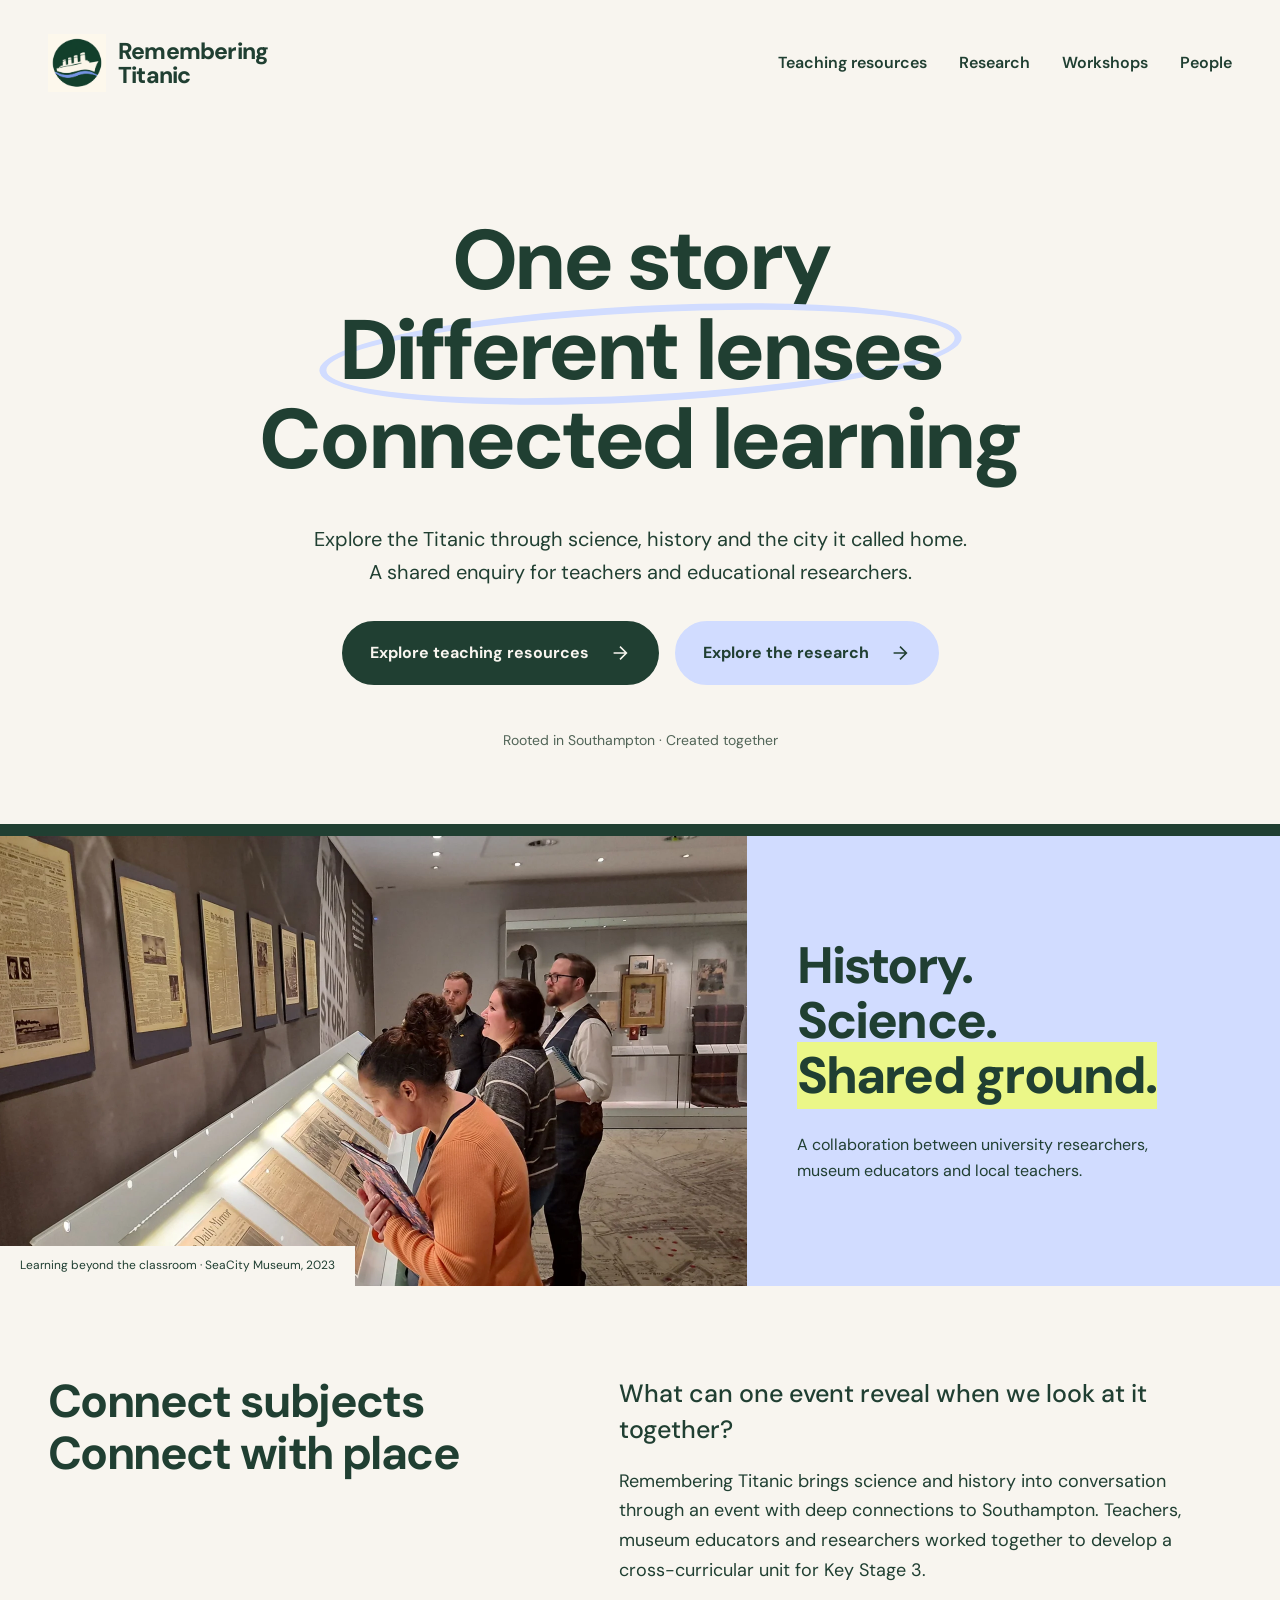
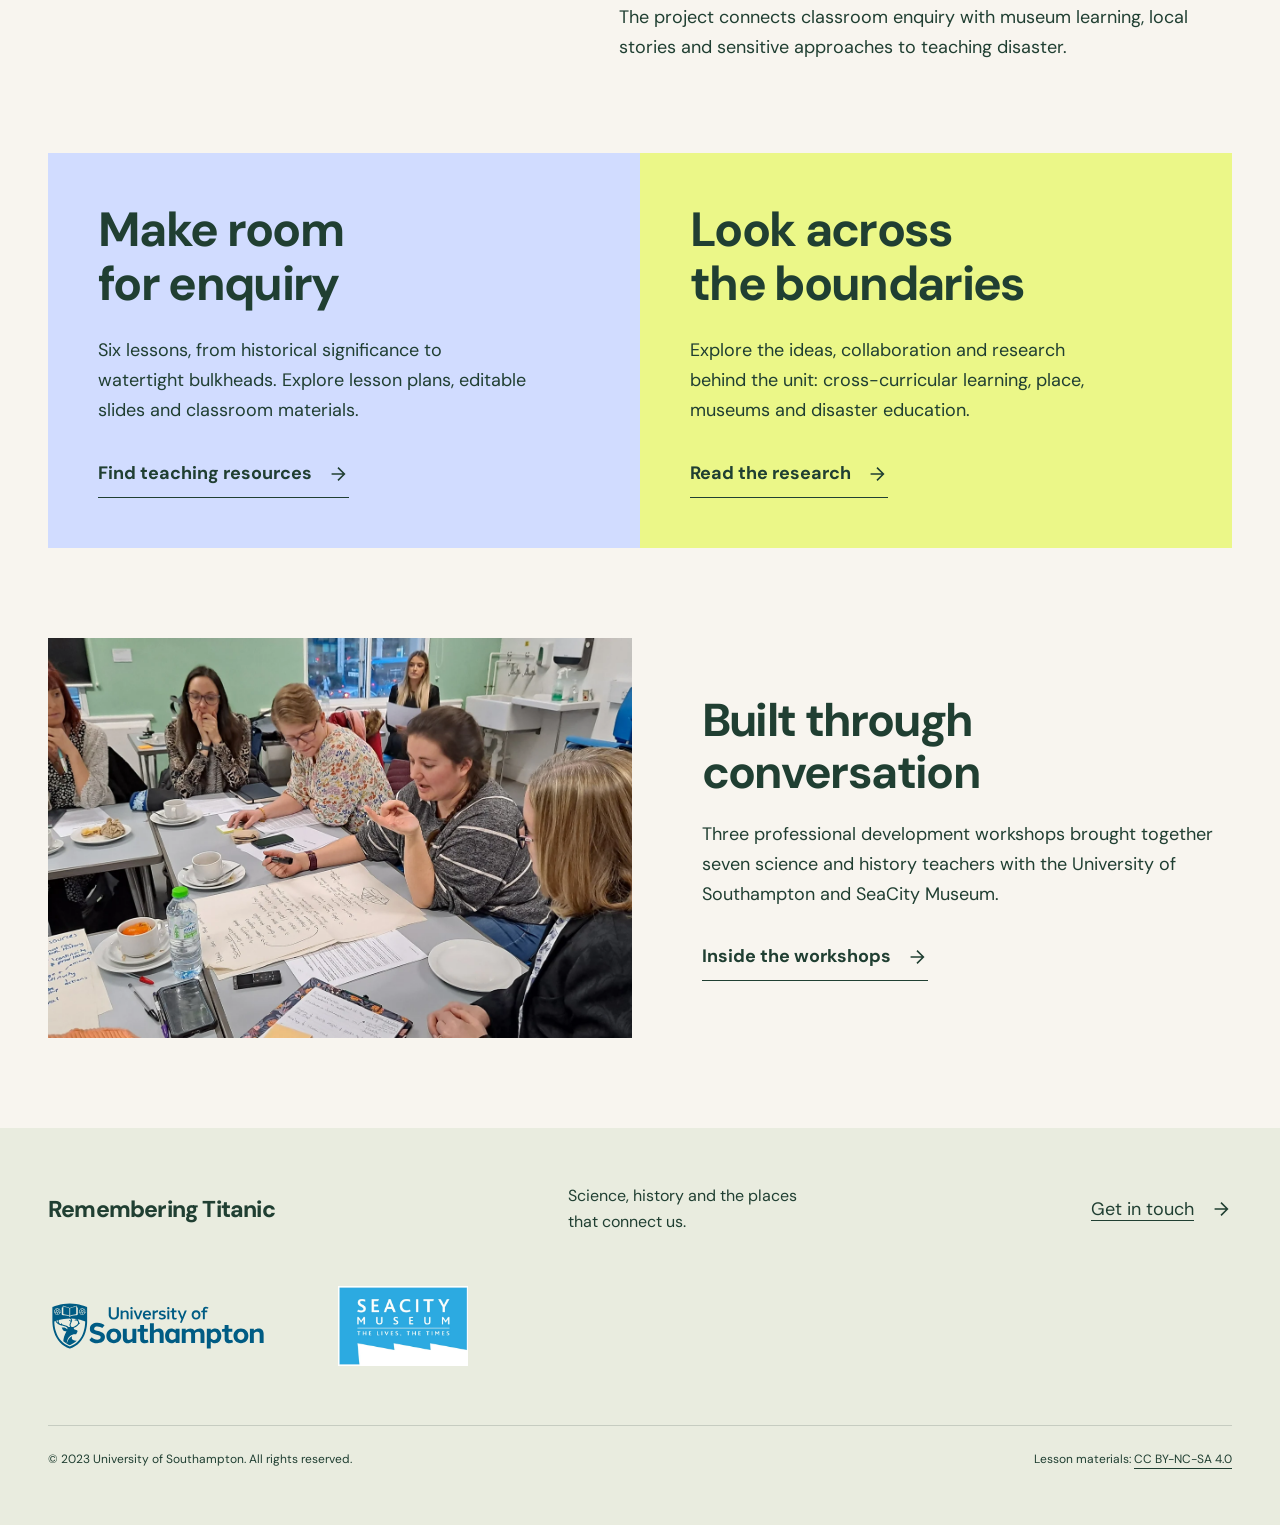
==== commit 870532cb: "Use the approved original ship badge PNG" ====
--- a/docs/index.html
+++ b/docs/index.html
@@ -1 +1 @@
-<!doctype html><html lang="en-GB"><head><meta charset="utf-8"><meta name="viewport" content="width=device-width,initial-scale=1"><title>Learning through science, history and place | Remembering Titanic</title><meta name="description" content="Teaching resources and educational research connecting science, history and place through the Titanic disaster."><meta name="theme-color" content="#203f32"><link rel="stylesheet" href="./assets/fonts.css"><link rel="stylesheet" href="./assets/style.css"><link rel="icon" href="./assets/favicon.svg" type="image/svg+xml"><script src="./assets/site.js" defer></script></head><body><a class="skip" href="#main">Skip to content</a><header class="header"><a class="brand" href="./"><img class="brand-logo" src="./assets/remembering-titanic-mark.svg" alt="" width="58" height="58"><span>Remembering<br>Titanic</span></a><nav aria-label="Main navigation"><a href="./resources/">Teaching resources</a><a href="./research/">Research</a><a href="./cpd/">Workshops</a><a href="./team/">People</a></nav></header><main id="main"><section class="hero"><h1>One story<br><span class="circled">Different lenses</span><br>Connected learning</h1><p>Explore the Titanic through science, history and the city it called home. A shared enquiry for teachers and educational researchers.</p><div class="hero-actions"><a class="button" href="./resources/">Explore teaching resources <svg aria-hidden="true" width="22" height="22" viewBox="0 0 24 24" fill="none" stroke="currentColor" stroke-width="1.7"><path d="M5 12h14M12 5l7 7-7 7"/></svg></a><a class="button secondary" href="./research/">Explore the research <svg aria-hidden="true" width="22" height="22" viewBox="0 0 24 24" fill="none" stroke="currentColor" stroke-width="1.7"><path d="M5 12h14M12 5l7 7-7 7"/></svg></a></div><div class="hero-note">Rooted in Southampton · Created together</div></section><div class="photo-band"><figure><img src="./assets/museum.webp" alt="Project participants exploring the exhibits at SeaCity Museum" width="1600" height="900"><figcaption>Learning beyond the classroom · SeaCity Museum, 2023</figcaption></figure><div class="photo-caption"><span>History.<br>Science.<br><em>Shared ground.</em></span><p>A collaboration between university researchers, museum educators and local teachers.</p></div></div><section class="section split-intro"><h2>Connect subjects<br>Connect with place</h2><div><p class="lead">What can one event reveal when we look at it together?</p><p>Remembering Titanic brings science and history into conversation through an event with deep connections to Southampton. Teachers, museum educators and researchers worked together to develop a cross-curricular unit for Key Stage 3.</p><p>The project connects classroom enquiry with museum learning, local stories and sensitive approaches to teaching disaster.</p></div></section><section class="pathways"><article><h2>Make room<br>for enquiry</h2><p>Six lessons, from historical significance to watertight bulkheads. Explore lesson plans, editable slides and classroom materials.</p><a class="text-link" href="./resources/">Find teaching resources <svg aria-hidden="true" width="22" height="22" viewBox="0 0 24 24" fill="none" stroke="currentColor" stroke-width="1.7"><path d="M5 12h14M12 5l7 7-7 7"/></svg></a></article><article><h2>Look across<br>the boundaries</h2><p>Explore the ideas, collaboration and research behind the unit: cross-curricular learning, place, museums and disaster education.</p><a class="text-link" href="./research/">Read the research <svg aria-hidden="true" width="22" height="22" viewBox="0 0 24 24" fill="none" stroke="currentColor" stroke-width="1.7"><path d="M5 12h14M12 5l7 7-7 7"/></svg></a></article></section><section class="section together"><img src="./assets/collaboration.webp" alt="Teachers collaborating on lesson ideas during a project workshop" width="1600" height="900" loading="lazy"><div><h2>Built through<br>conversation</h2><p>Three professional development workshops brought together seven science and history teachers with the University of Southampton and SeaCity Museum.</p><a class="text-link" href="./cpd/">Inside the workshops <svg aria-hidden="true" width="22" height="22" viewBox="0 0 24 24" fill="none" stroke="currentColor" stroke-width="1.7"><path d="M5 12h14M12 5l7 7-7 7"/></svg></a></div></section></main><footer><div class="footer-top"><a class="brand" href="./">Remembering Titanic</a><p>Science, history and the places<br>that connect us.</p><a href="mailto:w.park@soton.ac.uk">Get in touch <svg aria-hidden="true" width="22" height="22" viewBox="0 0 24 24" fill="none" stroke="currentColor" stroke-width="1.7"><path d="M5 12h14M12 5l7 7-7 7"/></svg></a></div><div class="partners"><a href="https://www.southampton.ac.uk/"><img src="./assets/USH0149_LOGO-2021_RGB_Marine-Blue_Punched-AW.svg" alt="University of Southampton" width="220" height="65" loading="lazy"></a><a href="https://seacitymuseum.co.uk/"><img src="./assets/seacity-museum-vector-logo.webp" alt="SeaCity Museum" width="160" height="80" loading="lazy"></a></div><div class="fine"><span>© 2023 University of Southampton. All rights reserved.</span><span>Lesson materials: <a href="https://creativecommons.org/licenses/by-nc-sa/4.0/">CC BY-NC-SA 4.0</a></span></div></footer></body></html>+<!doctype html><html lang="en-GB"><head><meta charset="utf-8"><meta name="viewport" content="width=device-width,initial-scale=1"><title>Learning through science, history and place | Remembering Titanic</title><meta name="description" content="Teaching resources and educational research connecting science, history and place through the Titanic disaster."><meta name="theme-color" content="#203f32"><link rel="stylesheet" href="./assets/fonts.css"><link rel="stylesheet" href="./assets/style.css"><link rel="icon" href="./assets/remembering-titanic-mark.png" type="image/png"><script src="./assets/site.js" defer></script></head><body><a class="skip" href="#main">Skip to content</a><header class="header"><a class="brand" href="./"><img class="brand-logo" src="./assets/remembering-titanic-mark.png" alt="" width="58" height="58"><span>Remembering<br>Titanic</span></a><nav aria-label="Main navigation"><a href="./resources/">Teaching resources</a><a href="./research/">Research</a><a href="./cpd/">Workshops</a><a href="./team/">People</a></nav></header><main id="main"><section class="hero"><h1>One story<br><span class="circled">Different lenses</span><br>Connected learning</h1><p>Explore the Titanic through science, history and the city it called home. A shared enquiry for teachers and educational researchers.</p><div class="hero-actions"><a class="button" href="./resources/">Explore teaching resources <svg aria-hidden="true" width="22" height="22" viewBox="0 0 24 24" fill="none" stroke="currentColor" stroke-width="1.7"><path d="M5 12h14M12 5l7 7-7 7"/></svg></a><a class="button secondary" href="./research/">Explore the research <svg aria-hidden="true" width="22" height="22" viewBox="0 0 24 24" fill="none" stroke="currentColor" stroke-width="1.7"><path d="M5 12h14M12 5l7 7-7 7"/></svg></a></div><div class="hero-note">Rooted in Southampton · Created together</div></section><div class="photo-band"><figure><img src="./assets/museum.webp" alt="Project participants exploring the exhibits at SeaCity Museum" width="1600" height="900"><figcaption>Learning beyond the classroom · SeaCity Museum, 2023</figcaption></figure><div class="photo-caption"><span>History.<br>Science.<br><em>Shared ground.</em></span><p>A collaboration between university researchers, museum educators and local teachers.</p></div></div><section class="section split-intro"><h2>Connect subjects<br>Connect with place</h2><div><p class="lead">What can one event reveal when we look at it together?</p><p>Remembering Titanic brings science and history into conversation through an event with deep connections to Southampton. Teachers, museum educators and researchers worked together to develop a cross-curricular unit for Key Stage 3.</p><p>The project connects classroom enquiry with museum learning, local stories and sensitive approaches to teaching disaster.</p></div></section><section class="pathways"><article><h2>Make room<br>for enquiry</h2><p>Six lessons, from historical significance to watertight bulkheads. Explore lesson plans, editable slides and classroom materials.</p><a class="text-link" href="./resources/">Find teaching resources <svg aria-hidden="true" width="22" height="22" viewBox="0 0 24 24" fill="none" stroke="currentColor" stroke-width="1.7"><path d="M5 12h14M12 5l7 7-7 7"/></svg></a></article><article><h2>Look across<br>the boundaries</h2><p>Explore the ideas, collaboration and research behind the unit: cross-curricular learning, place, museums and disaster education.</p><a class="text-link" href="./research/">Read the research <svg aria-hidden="true" width="22" height="22" viewBox="0 0 24 24" fill="none" stroke="currentColor" stroke-width="1.7"><path d="M5 12h14M12 5l7 7-7 7"/></svg></a></article></section><section class="section together"><img src="./assets/collaboration.webp" alt="Teachers collaborating on lesson ideas during a project workshop" width="1600" height="900" loading="lazy"><div><h2>Built through<br>conversation</h2><p>Three professional development workshops brought together seven science and history teachers with the University of Southampton and SeaCity Museum.</p><a class="text-link" href="./cpd/">Inside the workshops <svg aria-hidden="true" width="22" height="22" viewBox="0 0 24 24" fill="none" stroke="currentColor" stroke-width="1.7"><path d="M5 12h14M12 5l7 7-7 7"/></svg></a></div></section></main><footer><div class="footer-top"><a class="brand" href="./">Remembering Titanic</a><p>Science, history and the places<br>that connect us.</p><a href="mailto:w.park@soton.ac.uk">Get in touch <svg aria-hidden="true" width="22" height="22" viewBox="0 0 24 24" fill="none" stroke="currentColor" stroke-width="1.7"><path d="M5 12h14M12 5l7 7-7 7"/></svg></a></div><div class="partners"><a href="https://www.southampton.ac.uk/"><img src="./assets/USH0149_LOGO-2021_RGB_Marine-Blue_Punched-AW.svg" alt="University of Southampton" width="220" height="65" loading="lazy"></a><a href="https://seacitymuseum.co.uk/"><img src="./assets/seacity-museum-vector-logo.webp" alt="SeaCity Museum" width="160" height="80" loading="lazy"></a></div><div class="fine"><span>© 2023 University of Southampton. All rights reserved.</span><span>Lesson materials: <a href="https://creativecommons.org/licenses/by-nc-sa/4.0/">CC BY-NC-SA 4.0</a></span></div></footer></body></html>
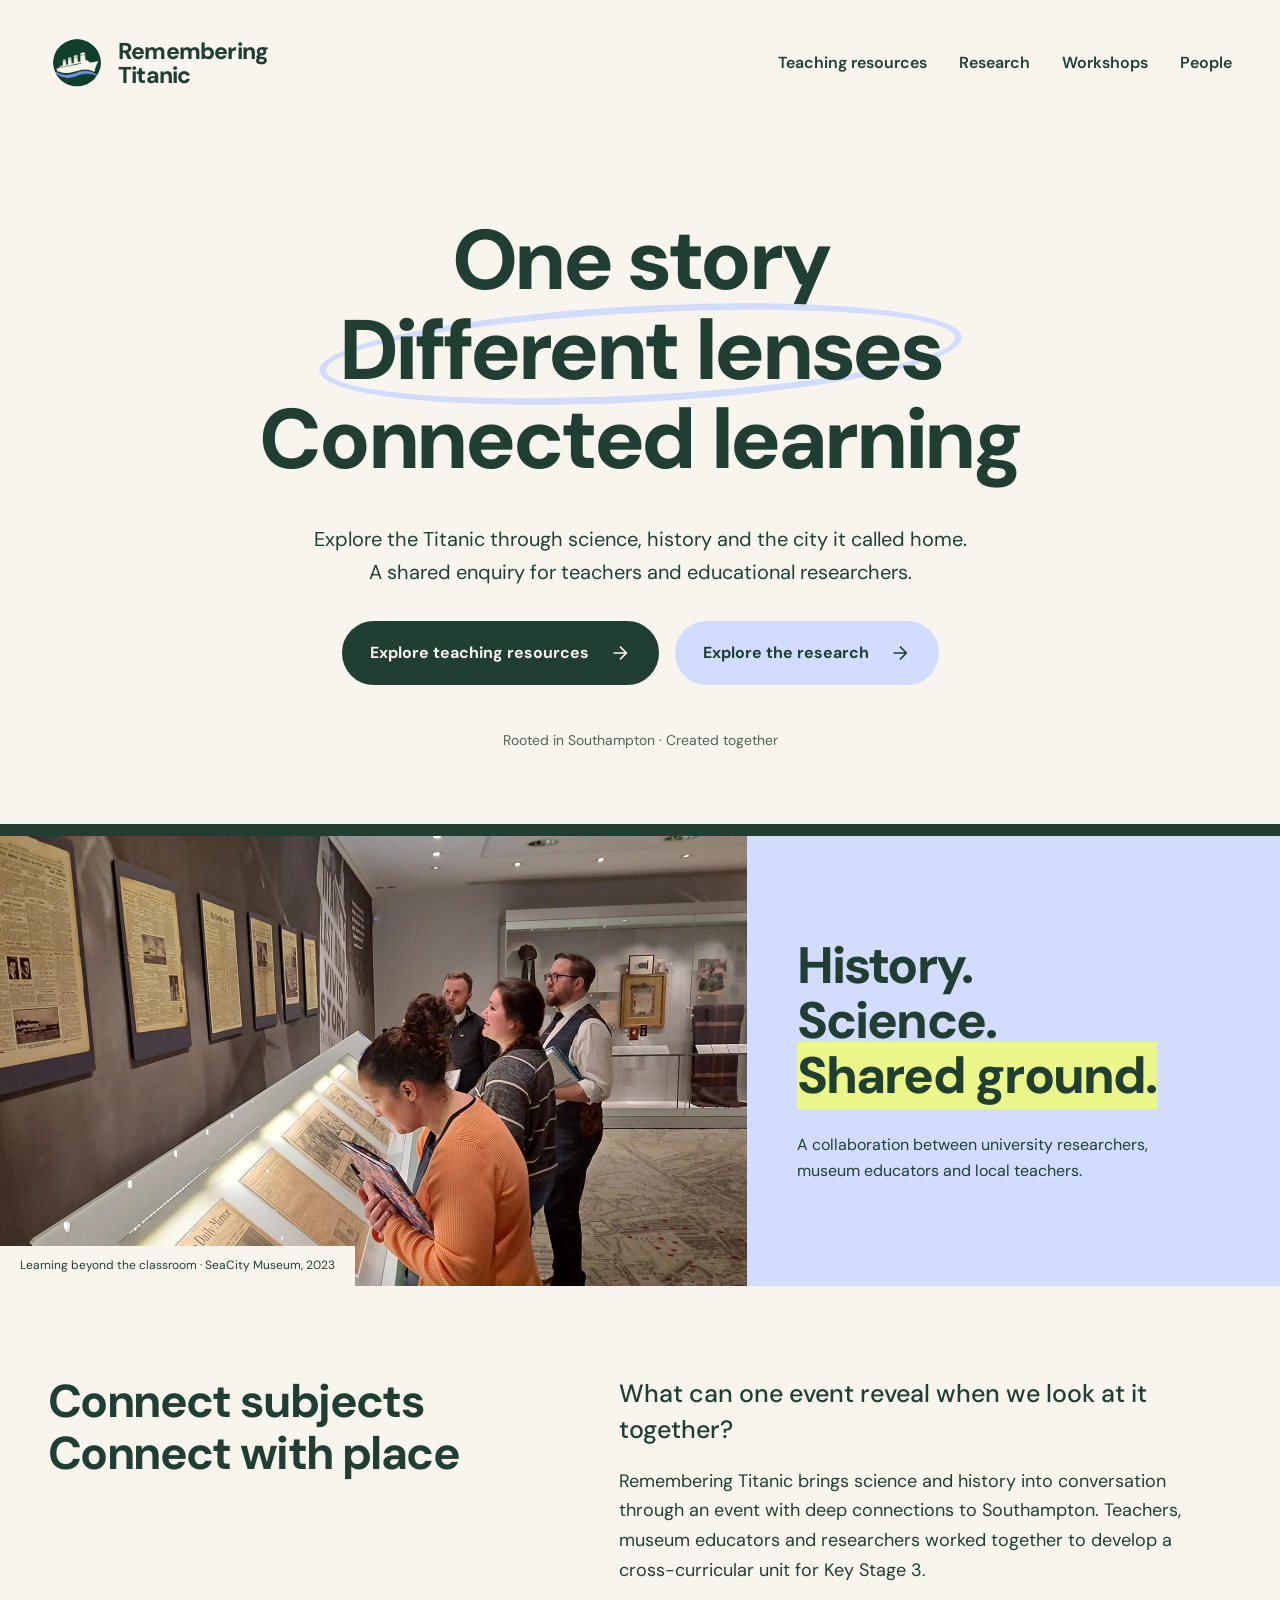
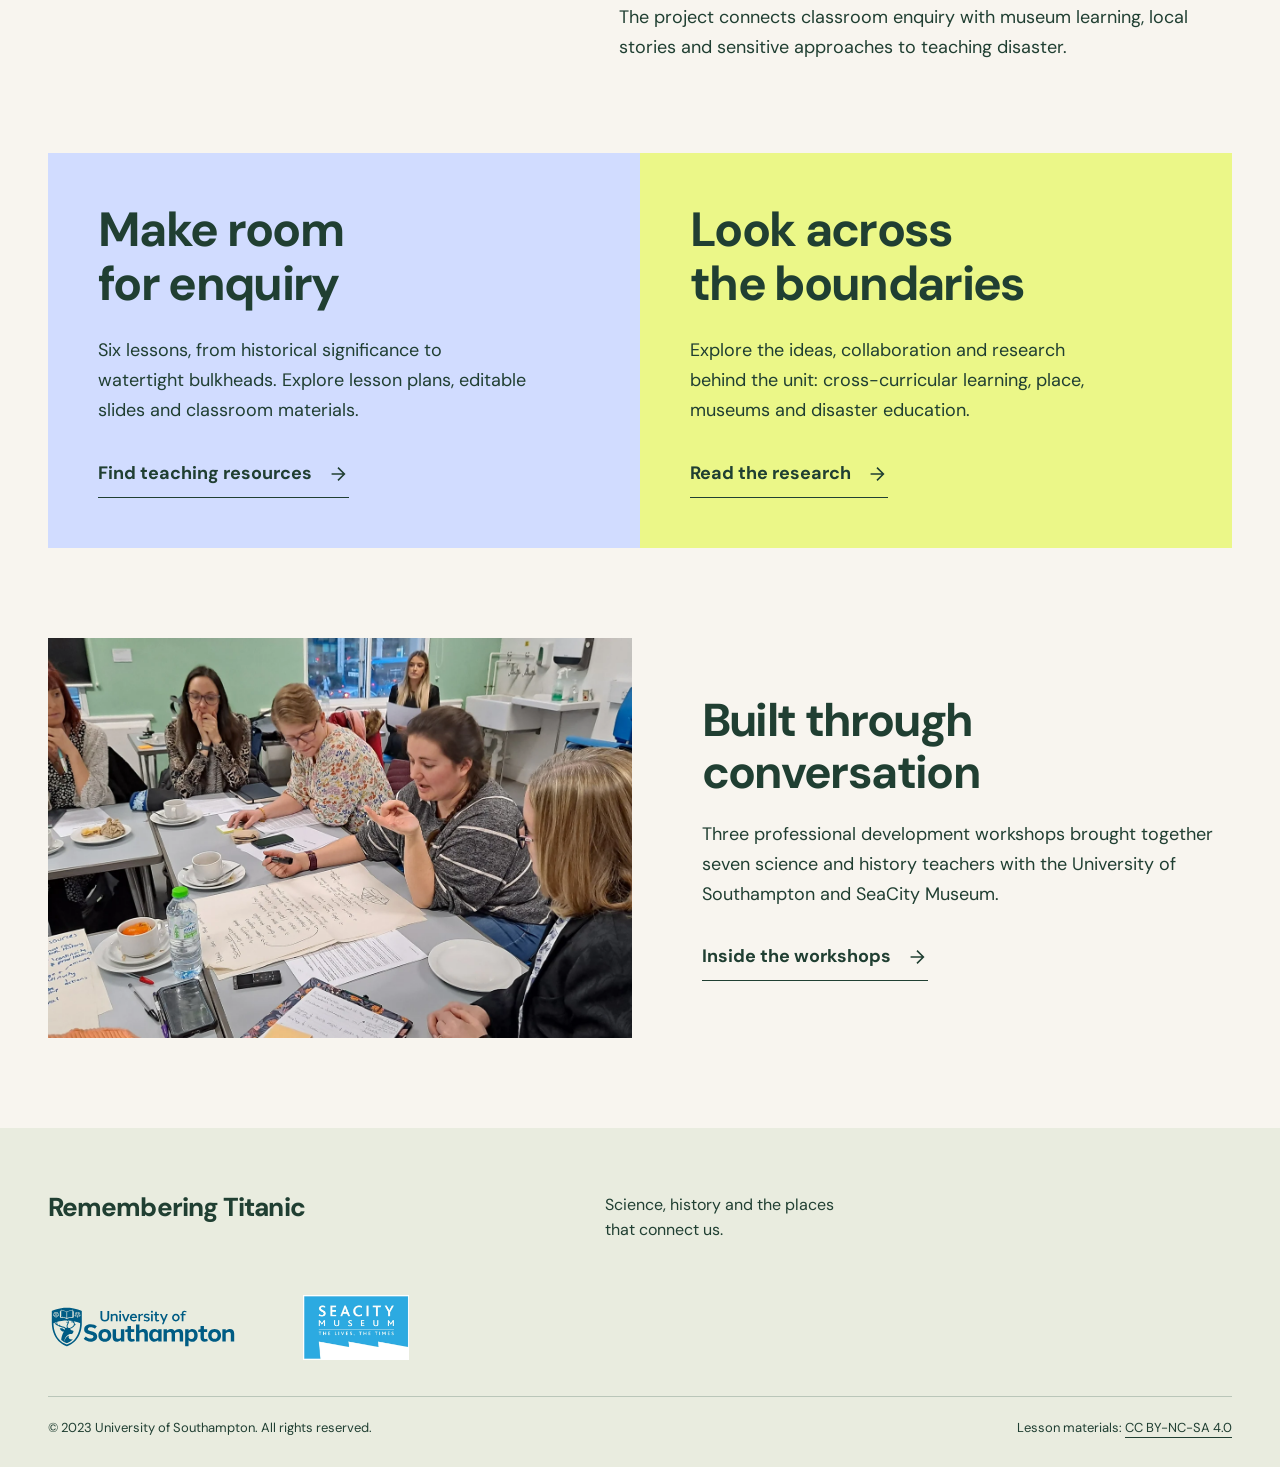
==== commit 733ae984: "Center mobile navigation and remove contact email" ====
--- a/docs/index.html
+++ b/docs/index.html
@@ -1 +1 @@
-<!doctype html><html lang="en-GB"><head><meta charset="utf-8"><meta name="viewport" content="width=device-width,initial-scale=1"><title>Learning through science, history and place | Remembering Titanic</title><meta name="description" content="Teaching resources and educational research connecting science, history and place through the Titanic disaster."><meta name="theme-color" content="#203f32"><link rel="stylesheet" href="./assets/fonts.css"><link rel="stylesheet" href="./assets/style.css"><link rel="icon" href="./assets/remembering-titanic-mark.png" type="image/png"><script src="./assets/site.js" defer></script></head><body><a class="skip" href="#main">Skip to content</a><header class="header"><a class="brand" href="./"><img class="brand-logo" src="./assets/remembering-titanic-mark.png" alt="" width="58" height="58"><span>Remembering<br>Titanic</span></a><nav aria-label="Main navigation"><a href="./resources/">Teaching resources</a><a href="./research/">Research</a><a href="./cpd/">Workshops</a><a href="./team/">People</a></nav></header><main id="main"><section class="hero"><h1>One story<br><span class="circled">Different lenses</span><br>Connected learning</h1><p>Explore the Titanic through science, history and the city it called home. A shared enquiry for teachers and educational researchers.</p><div class="hero-actions"><a class="button" href="./resources/">Explore teaching resources <svg aria-hidden="true" width="22" height="22" viewBox="0 0 24 24" fill="none" stroke="currentColor" stroke-width="1.7"><path d="M5 12h14M12 5l7 7-7 7"/></svg></a><a class="button secondary" href="./research/">Explore the research <svg aria-hidden="true" width="22" height="22" viewBox="0 0 24 24" fill="none" stroke="currentColor" stroke-width="1.7"><path d="M5 12h14M12 5l7 7-7 7"/></svg></a></div><div class="hero-note">Rooted in Southampton · Created together</div></section><div class="photo-band"><figure><img src="./assets/museum.webp" alt="Project participants exploring the exhibits at SeaCity Museum" width="1600" height="900"><figcaption>Learning beyond the classroom · SeaCity Museum, 2023</figcaption></figure><div class="photo-caption"><span>History.<br>Science.<br><em>Shared ground.</em></span><p>A collaboration between university researchers, museum educators and local teachers.</p></div></div><section class="section split-intro"><h2>Connect subjects<br>Connect with place</h2><div><p class="lead">What can one event reveal when we look at it together?</p><p>Remembering Titanic brings science and history into conversation through an event with deep connections to Southampton. Teachers, museum educators and researchers worked together to develop a cross-curricular unit for Key Stage 3.</p><p>The project connects classroom enquiry with museum learning, local stories and sensitive approaches to teaching disaster.</p></div></section><section class="pathways"><article><h2>Make room<br>for enquiry</h2><p>Six lessons, from historical significance to watertight bulkheads. Explore lesson plans, editable slides and classroom materials.</p><a class="text-link" href="./resources/">Find teaching resources <svg aria-hidden="true" width="22" height="22" viewBox="0 0 24 24" fill="none" stroke="currentColor" stroke-width="1.7"><path d="M5 12h14M12 5l7 7-7 7"/></svg></a></article><article><h2>Look across<br>the boundaries</h2><p>Explore the ideas, collaboration and research behind the unit: cross-curricular learning, place, museums and disaster education.</p><a class="text-link" href="./research/">Read the research <svg aria-hidden="true" width="22" height="22" viewBox="0 0 24 24" fill="none" stroke="currentColor" stroke-width="1.7"><path d="M5 12h14M12 5l7 7-7 7"/></svg></a></article></section><section class="section together"><img src="./assets/collaboration.webp" alt="Teachers collaborating on lesson ideas during a project workshop" width="1600" height="900" loading="lazy"><div><h2>Built through<br>conversation</h2><p>Three professional development workshops brought together seven science and history teachers with the University of Southampton and SeaCity Museum.</p><a class="text-link" href="./cpd/">Inside the workshops <svg aria-hidden="true" width="22" height="22" viewBox="0 0 24 24" fill="none" stroke="currentColor" stroke-width="1.7"><path d="M5 12h14M12 5l7 7-7 7"/></svg></a></div></section></main><footer><div class="footer-top"><a class="brand" href="./">Remembering Titanic</a><p>Science, history and the places<br>that connect us.</p><a href="mailto:w.park@soton.ac.uk">Get in touch <svg aria-hidden="true" width="22" height="22" viewBox="0 0 24 24" fill="none" stroke="currentColor" stroke-width="1.7"><path d="M5 12h14M12 5l7 7-7 7"/></svg></a></div><div class="partners"><a href="https://www.southampton.ac.uk/"><img src="./assets/USH0149_LOGO-2021_RGB_Marine-Blue_Punched-AW.svg" alt="University of Southampton" width="220" height="65" loading="lazy"></a><a href="https://seacitymuseum.co.uk/"><img src="./assets/seacity-museum-vector-logo.webp" alt="SeaCity Museum" width="160" height="80" loading="lazy"></a></div><div class="fine"><span>© 2023 University of Southampton. All rights reserved.</span><span>Lesson materials: <a href="https://creativecommons.org/licenses/by-nc-sa/4.0/">CC BY-NC-SA 4.0</a></span></div></footer></body></html>+<!doctype html><html lang="en-GB"><head><meta charset="utf-8"><meta name="viewport" content="width=device-width,initial-scale=1"><title>Learning through science, history and place | Remembering Titanic</title><meta name="description" content="Teaching resources and educational research connecting science, history and place through the Titanic disaster."><meta name="theme-color" content="#203f32"><link rel="stylesheet" href="./assets/fonts.css"><link rel="stylesheet" href="./assets/style.css"><link rel="icon" href="./assets/remembering-titanic-mark.png" type="image/png"><script src="./assets/site.js" defer></script></head><body><a class="skip" href="#main">Skip to content</a><header class="header"><a class="brand" href="./"><img class="brand-logo" src="./assets/remembering-titanic-mark.png" alt="" width="58" height="58"><span>Remembering<br>Titanic</span></a><nav aria-label="Main navigation"><a href="./resources/">Teaching resources</a><a href="./research/">Research</a><a href="./cpd/">Workshops</a><a href="./team/">People</a></nav></header><main id="main"><section class="hero"><h1>One story<br><span class="circled">Different lenses</span><br>Connected learning</h1><p>Explore the Titanic through science, history and the city it called home. A shared enquiry for teachers and educational researchers.</p><div class="hero-actions"><a class="button" href="./resources/">Explore teaching resources <svg aria-hidden="true" width="22" height="22" viewBox="0 0 24 24" fill="none" stroke="currentColor" stroke-width="1.7"><path d="M5 12h14M12 5l7 7-7 7"/></svg></a><a class="button secondary" href="./research/">Explore the research <svg aria-hidden="true" width="22" height="22" viewBox="0 0 24 24" fill="none" stroke="currentColor" stroke-width="1.7"><path d="M5 12h14M12 5l7 7-7 7"/></svg></a></div><div class="hero-note">Rooted in Southampton · Created together</div></section><div class="photo-band"><figure><img src="./assets/museum.webp" alt="Project participants exploring the exhibits at SeaCity Museum" width="1600" height="900"><figcaption>Learning beyond the classroom · SeaCity Museum, 2023</figcaption></figure><div class="photo-caption"><span>History.<br>Science.<br><em>Shared ground.</em></span><p>A collaboration between university researchers, museum educators and local teachers.</p></div></div><section class="section split-intro"><h2>Connect subjects<br>Connect with place</h2><div><p class="lead">What can one event reveal when we look at it together?</p><p>Remembering Titanic brings science and history into conversation through an event with deep connections to Southampton. Teachers, museum educators and researchers worked together to develop a cross-curricular unit for Key Stage 3.</p><p>The project connects classroom enquiry with museum learning, local stories and sensitive approaches to teaching disaster.</p></div></section><section class="pathways"><article><h2>Make room<br>for enquiry</h2><p>Six lessons, from historical significance to watertight bulkheads. Explore lesson plans, editable slides and classroom materials.</p><a class="text-link" href="./resources/">Find teaching resources <svg aria-hidden="true" width="22" height="22" viewBox="0 0 24 24" fill="none" stroke="currentColor" stroke-width="1.7"><path d="M5 12h14M12 5l7 7-7 7"/></svg></a></article><article><h2>Look across<br>the boundaries</h2><p>Explore the ideas, collaboration and research behind the unit: cross-curricular learning, place, museums and disaster education.</p><a class="text-link" href="./research/">Read the research <svg aria-hidden="true" width="22" height="22" viewBox="0 0 24 24" fill="none" stroke="currentColor" stroke-width="1.7"><path d="M5 12h14M12 5l7 7-7 7"/></svg></a></article></section><section class="section together"><img src="./assets/collaboration.webp" alt="Teachers collaborating on lesson ideas during a project workshop" width="1600" height="900" loading="lazy"><div><h2>Built through<br>conversation</h2><p>Three professional development workshops brought together seven science and history teachers with the University of Southampton and SeaCity Museum.</p><a class="text-link" href="./cpd/">Inside the workshops <svg aria-hidden="true" width="22" height="22" viewBox="0 0 24 24" fill="none" stroke="currentColor" stroke-width="1.7"><path d="M5 12h14M12 5l7 7-7 7"/></svg></a></div></section></main><footer><div class="footer-top"><a class="brand" href="./">Remembering Titanic</a><p>Science, history and the places<br>that connect us.</p></div><div class="partners"><a href="https://www.southampton.ac.uk/"><img src="./assets/USH0149_LOGO-2021_RGB_Marine-Blue_Punched-AW.svg" alt="University of Southampton" width="220" height="65" loading="lazy"></a><a href="https://seacitymuseum.co.uk/"><img src="./assets/seacity-museum-vector-logo.webp" alt="SeaCity Museum" width="160" height="80" loading="lazy"></a></div><div class="fine"><span>© 2023 University of Southampton. All rights reserved.</span><span>Lesson materials: <a href="https://creativecommons.org/licenses/by-nc-sa/4.0/">CC BY-NC-SA 4.0</a></span></div></footer></body></html>
--- a/docs/assets/style.css
+++ b/docs/assets/style.css
@@ -1,6 +1,6 @@
-﻿:root{--paper:#f8f5ef;--ink:#203f32;--muted:#516457;--blue:#d1dcff;--lime:#ebf788;--line:#c6ccc1;--space:90px}*{box-sizing:border-box}html{scroll-behavior:smooth;scrollbar-color:var(--ink) var(--paper)}body{margin:0;background:var(--paper);color:var(--ink);font-family:'DM Sans',sans-serif;font-size:18px;line-height:1.65}::selection{background:var(--lime);color:var(--ink)}a{color:inherit;text-underline-offset:5px}a:hover{text-decoration-thickness:2px}button,a,summary{-webkit-tap-highlight-color:transparent}a:focus-visible,button:focus-visible,summary:focus-visible{outline:3px solid var(--ink);outline-offset:6px}img{max-width:100%;object-fit:cover}h1,h2,h3,p,figure{margin:0}p+p{margin-top:18px}p{max-width:70ch}h1,h2,h3{line-height:1.12;letter-spacing:-.035em;text-wrap:balance}h1{font-size:clamp(46px,6.6vw,92px);font-weight:800;letter-spacing:-.04em}h2{font-size:clamp(32px,3.6vw,48px);font-weight:700}h3{font-size:28px}h2+p,h3+p{margin-top:22px}svg{flex-shrink:0;vertical-align:middle}.header{max-width:1400px;margin:auto;padding:34px 48px;display:flex;align-items:center;justify-content:space-between;gap:30px}.brand{font-size:23px;font-weight:800;line-height:1.05;text-decoration:none;display:flex;align-items:center;gap:12px;letter-spacing:-.035em}.brand-dot{color:#637e5d}.brand-mark{display:flex;align-items:center;justify-content:center;font-size:32px;border:2px solid;border-radius:50%;width:58px;height:58px;transform:rotate(-9deg)}.brand-mark span{font-size:19px;align-self:flex-end;margin-bottom:8px;margin-left:-6px}.header nav{display:flex;gap:32px;font-weight:600;font-size:16px}.header nav a{text-decoration:none;padding:10px 0}.header nav a:hover,.header nav a[aria-current]{text-decoration:underline;text-decoration-color:var(--ink);text-decoration-thickness:2px}.hero{padding:90px 28px 50px;text-align:center;max-width:1250px;margin:auto}.hero h1{line-height:1.06}.hero p{margin:38px auto 0;max-width:660px;font-size:20px}.circled{position:relative;display:inline-block;z-index:0}.circled:before{content:'';position:absolute;inset:0 -20px -6px;border:7px solid var(--blue);border-radius:50%;transform:rotate(-3deg);z-index:-1}.hero-actions{display:flex;gap:16px;align-items:center;justify-content:center;flex-wrap:wrap;margin-top:32px}.button{display:inline-flex;align-items:center;justify-content:center;gap:20px;padding:17px 26px;border-radius:100px;background:var(--ink);color:var(--paper);font-size:16px;font-weight:700;text-decoration:none;border:2px solid var(--ink);min-height:58px;transition:background .2s}.button:hover{background:#355746}.button.secondary{background:var(--blue);color:var(--ink);border-color:var(--blue)}.button.secondary:hover{background:#bdcbf4;border-color:#bdcbf4}.hero-note{font-size:14px;margin:44px auto 0;color:var(--muted)}.photo-band{border-top:12px solid var(--ink);max-width:1400px;margin:22px auto 0;display:grid;grid-template-columns:1.4fr 1fr;background:var(--blue)}.photo-band figure{position:relative;min-width:0}.photo-band img{width:100%;height:450px;display:block}.photo-band figcaption{position:absolute;bottom:0;background:var(--paper);padding:10px 20px;font-size:12px}.photo-caption{padding:50px;display:flex;flex-direction:column;justify-content:center}.photo-caption>span{font-size:clamp(32px,4vw,54px);font-weight:800;line-height:1.08;letter-spacing:-.035em}.photo-caption em{font-style:normal;background:var(--lime)}.photo-caption p{font-size:16px;margin-top:28px;max-width:33ch}.section{max-width:1280px;margin:auto;padding:var(--space) 48px}.split-intro{display:grid;grid-template-columns:1fr 1.25fr;gap:80px}.lead{font-size:25px;line-height:1.45;font-weight:500}.pathways{max-width:1280px;margin:auto;display:grid;grid-template-columns:1fr 1fr;padding:0 48px}.pathways article{padding:50px;background:var(--blue)}.pathways article+article{background:var(--lime)}.pathways h2{font-size:48px}.pathways p{margin:26px 0;max-width:36ch}.text-link{display:inline-flex;align-items:center;gap:15px;font-weight:700;text-decoration:none;border-bottom:1px solid;padding:8px 0}.together{display:grid;grid-template-columns:1.1fr 1fr;gap:70px;align-items:center}.together img{width:100%;height:400px}.together .text-link{margin-top:25px}footer{background:#e9ecdf;padding:55px max(30px,calc((100vw - 1184px)/2));}.footer-top{display:flex;align-items:center;justify-content:space-between;gap:35px}.footer-top p{font-size:16px}.footer-top>a:last-child{display:flex;gap:16px;align-items:center}.partners{display:flex;gap:55px;align-items:center;margin:50px 0}.partners img{object-fit:contain}.fine{border-top:1px solid var(--line);padding-top:24px;display:flex;justify-content:space-between;gap:24px;font-size:12px}.page-heading{padding:90px 48px 80px;max-width:1280px;margin:auto;border-bottom:1px solid var(--line)}.page-heading h1{font-size:clamp(44px,5.6vw,78px)}.page-heading p{margin-top:32px;max-width:750px;font-size:21px}.underline{text-decoration:underline;text-decoration-color:var(--blue);text-decoration-thickness:10px;text-underline-offset:8px}.resource-start{display:grid;grid-template-columns:1.5fr 1fr;gap:65px;align-items:center}.resource-start h2{font-size:34px}.resource-start .button{justify-self:end}.download{display:flex;justify-content:space-between;align-items:center;gap:25px;padding:16px 0;border-bottom:1px solid var(--line);text-decoration:none;font-weight:500;font-size:17px}.download span{font-size:13px;font-weight:400;white-space:nowrap}.download:hover{text-decoration:underline}.filter-bar{display:flex;justify-content:space-between;align-items:center;padding-bottom:28px;gap:20px}.filter-bar[hidden],[hidden]{display:none!important}.filter-bar div{display:flex;gap:8px}button{font:inherit;font-size:15px;border:1px solid var(--ink);background:transparent;color:var(--ink);border-radius:30px;padding:10px 21px;cursor:pointer}button[aria-pressed=true],button:hover{background:var(--ink);color:var(--paper)}.lessons{padding-top:0}.lesson{display:grid;grid-template-columns:100px 1fr;gap:32px;border-top:1px solid var(--line);padding:42px 0}.lesson-id{font-size:60px;line-height:1.1;letter-spacing:-.04em;font-weight:600;color:#577258}.meta{font-size:14px;color:var(--muted);margin-bottom:12px}.lesson h2{font-size:32px;max-width:34ch}.lesson p{margin-top:16px;max-width:70ch}.lesson details{margin-top:22px;max-width:780px}.lesson summary{cursor:pointer;font-size:16px;font-weight:700;padding:12px 0}.lesson summary>span{font-size:13px;font-weight:400;margin-left:16px}.downloads{padding:0 20px 15px;background:#eef0e6}.licensing{background:#e9ecdf;max-width:none;padding-left:max(48px,calc((100vw - 1184px)/2));padding-right:max(48px,calc((100vw - 1184px)/2))}.licensing p{font-size:16px}.publications{padding-top:0}.publications>h2{margin-bottom:40px}.publications article{border-top:1px solid var(--line);padding:34px 0}.publications h3{max-width:900px;font-size:29px;line-height:1.3}.publications h3 a{text-decoration:none}.publications h3 a:hover{text-decoration:underline}.publications article p{font-size:16px;margin-top:16px}.research-notes{display:grid;grid-template-columns:1fr 1fr;gap:70px;background:var(--blue)}.research-notes>div+div{align-self:center}.research-notes p{font-size:17px}.workshop{display:grid;grid-template-columns:1fr 2fr;gap:70px;border-bottom:1px solid var(--line)}.date{font-weight:600}.wide-photo{max-width:1184px;margin:auto}.wide-photo img{width:100%;max-height:570px;display:block}.wide-photo figcaption{font-size:14px;margin-top:12px}.people-grid{display:grid;grid-template-columns:1fr 1fr;gap:40px;margin-top:40px}.people-grid article{border-top:1px solid var(--line);padding-top:25px}.people-grid h3{font-size:26px}.people-grid p{margin-top:12px}.skip{position:absolute;left:20px;top:-100px;padding:14px;background:var(--lime);z-index:10}.skip:focus{top:10px}.sr-only{position:absolute;width:1px;height:1px;padding:0;margin:-1px;overflow:hidden;clip:rect(0,0,0,0);white-space:nowrap;border:0}
+﻿:root{--paper:#f8f5ef;--ink:#203f32;--muted:#516457;--blue:#d1dcff;--lime:#ebf788;--line:#c6ccc1;--space:90px}*{box-sizing:border-box}html{scroll-behavior:smooth;scrollbar-color:var(--ink) var(--paper)}body{margin:0;background:var(--paper);color:var(--ink);font-family:'DM Sans',sans-serif;font-size:18px;line-height:1.65}::selection{background:var(--lime);color:var(--ink)}a{color:inherit;text-underline-offset:5px}a:hover{text-decoration-thickness:2px}button,a,summary{-webkit-tap-highlight-color:transparent}a:focus-visible,button:focus-visible,summary:focus-visible{outline:3px solid var(--ink);outline-offset:6px}img{max-width:100%;object-fit:cover}h1,h2,h3,p,figure{margin:0}p+p{margin-top:18px}p{max-width:70ch}h1,h2,h3{line-height:1.12;letter-spacing:-.035em;text-wrap:balance}h1{font-size:clamp(46px,6.6vw,92px);font-weight:800;letter-spacing:-.04em}h2{font-size:clamp(32px,3.6vw,48px);font-weight:700}h3{font-size:28px}h2+p,h3+p{margin-top:22px}svg{flex-shrink:0;vertical-align:middle}.header{max-width:1400px;margin:auto;padding:34px 48px;display:flex;align-items:center;justify-content:space-between;gap:30px}.brand{font-size:23px;font-weight:800;line-height:1.05;text-decoration:none;display:flex;align-items:center;gap:12px;letter-spacing:-.035em}.brand-dot{color:#637e5d}.brand-mark{display:flex;align-items:center;justify-content:center;font-size:32px;border:2px solid;border-radius:50%;width:58px;height:58px;transform:rotate(-9deg)}.brand-mark span{font-size:19px;align-self:flex-end;margin-bottom:8px;margin-left:-6px}.header nav{display:flex;gap:32px;font-weight:600;font-size:16px}.header nav a{text-decoration:none;padding:10px 0}.header nav a:hover,.header nav a[aria-current]{text-decoration:underline;text-decoration-color:var(--ink);text-decoration-thickness:2px}.hero{padding:90px 28px 50px;text-align:center;max-width:1250px;margin:auto}.hero h1{line-height:1.06}.hero p{margin:38px auto 0;max-width:660px;font-size:20px}.circled{position:relative;display:inline-block;z-index:0}.circled:before{content:'';position:absolute;inset:0 -20px -6px;border:7px solid var(--blue);border-radius:50%;transform:rotate(-3deg);z-index:-1}.hero-actions{display:flex;gap:16px;align-items:center;justify-content:center;flex-wrap:wrap;margin-top:32px}.button{display:inline-flex;align-items:center;justify-content:center;gap:20px;padding:17px 26px;border-radius:100px;background:var(--ink);color:var(--paper);font-size:16px;font-weight:700;text-decoration:none;border:2px solid var(--ink);min-height:58px;transition:background .2s}.button:hover{background:#355746}.button.secondary{background:var(--blue);color:var(--ink);border-color:var(--blue)}.button.secondary:hover{background:#bdcbf4;border-color:#bdcbf4}.hero-note{font-size:14px;margin:44px auto 0;color:var(--muted)}.photo-band{border-top:12px solid var(--ink);max-width:1400px;margin:22px auto 0;display:grid;grid-template-columns:1.4fr 1fr;background:var(--blue)}.photo-band figure{position:relative;min-width:0}.photo-band img{width:100%;height:450px;display:block}.photo-band figcaption{position:absolute;bottom:0;background:var(--paper);padding:10px 20px;font-size:12px}.photo-caption{padding:50px;display:flex;flex-direction:column;justify-content:center}.photo-caption>span{font-size:clamp(32px,4vw,54px);font-weight:800;line-height:1.08;letter-spacing:-.035em}.photo-caption em{font-style:normal;background:var(--lime)}.photo-caption p{font-size:16px;margin-top:28px;max-width:33ch}.section{max-width:1280px;margin:auto;padding:var(--space) 48px}.split-intro{display:grid;grid-template-columns:1fr 1.25fr;gap:80px}.lead{font-size:25px;line-height:1.45;font-weight:500}.pathways{max-width:1280px;margin:auto;display:grid;grid-template-columns:1fr 1fr;padding:0 48px}.pathways article{padding:50px;background:var(--blue)}.pathways article+article{background:var(--lime)}.pathways h2{font-size:48px}.pathways p{margin:26px 0;max-width:36ch}.text-link{display:inline-flex;align-items:center;gap:15px;font-weight:700;text-decoration:none;border-bottom:1px solid;padding:8px 0}.together{display:grid;grid-template-columns:1.1fr 1fr;gap:70px;align-items:center}.together img{width:100%;height:400px}.together .text-link{margin-top:25px}footer{background:#e9ecdf;padding:55px max(30px,calc((100vw - 1184px)/2));}.footer-top{display:flex;align-items:center;justify-content:space-between;gap:35px}.footer-top p{font-size:16px}.footer-top>a:last-child{display:flex;gap:16px;align-items:center}.partners{display:flex;gap:55px;align-items:center;margin:50px 0}.partners img{object-fit:contain}.fine{border-top:1px solid var(--line);padding-top:24px;display:flex;justify-content:space-between;gap:24px;font-size:12px}.page-heading{padding:90px 48px 80px;max-width:1280px;margin:auto;border-bottom:5px solid var(--blue)}.page-heading h1{font-size:clamp(44px,5.6vw,78px)}.page-heading p{margin-top:32px;max-width:750px;font-size:21px}.underline{text-decoration:underline;text-decoration-color:var(--blue);text-decoration-thickness:10px;text-underline-offset:8px}.resource-start{display:grid;grid-template-columns:1.5fr 1fr;gap:65px;align-items:center}.resource-start h2{font-size:34px}.resource-start .button{justify-self:end}.download{display:flex;justify-content:space-between;align-items:center;gap:25px;padding:16px 0;border-bottom:1px solid var(--line);text-decoration:none;font-weight:500;font-size:17px}.download span{font-size:13px;font-weight:400;white-space:nowrap}.download:hover{text-decoration:underline}.filter-bar{display:flex;justify-content:space-between;align-items:center;padding-bottom:28px;gap:20px}.filter-bar[hidden],[hidden]{display:none!important}.filter-bar div{display:flex;gap:8px}button{font:inherit;font-size:15px;border:1px solid var(--ink);background:transparent;color:var(--ink);border-radius:30px;padding:10px 21px;cursor:pointer}button[aria-pressed=true],button:hover{background:var(--ink);color:var(--paper)}.lessons{padding-top:0}.lesson{display:grid;grid-template-columns:100px 1fr;gap:32px;border-top:1px solid var(--line);padding:42px 0}.lesson-id{font-size:60px;line-height:1.1;letter-spacing:-.04em;font-weight:600;color:#577258}.meta{font-size:14px;color:var(--muted);margin-bottom:12px}.lesson h2{font-size:32px;max-width:34ch}.lesson p{margin-top:16px;max-width:70ch}.lesson details{margin-top:22px;max-width:780px}.lesson summary{cursor:pointer;font-size:16px;font-weight:700;padding:12px 0}.lesson summary>span{font-size:13px;font-weight:400;margin-left:16px}.downloads{padding:0 20px 15px;background:#eef0e6}.licensing{background:#e9ecdf;max-width:none;padding-left:max(48px,calc((100vw - 1184px)/2));padding-right:max(48px,calc((100vw - 1184px)/2))}.licensing p{font-size:16px}.publications{padding-top:0}.publications>h2{margin-bottom:40px}.publications article{border-top:1px solid var(--line);padding:34px 0}.publications h3{max-width:900px;font-size:29px;line-height:1.3}.publications h3 a{text-decoration:none}.publications h3 a:hover{text-decoration:underline}.publications article p{font-size:16px;margin-top:16px}.research-notes{display:grid;grid-template-columns:1fr 1fr;gap:70px;background:var(--blue)}.research-notes>div+div{align-self:center}.research-notes p{font-size:17px}.workshop{display:grid;grid-template-columns:1fr 2fr;gap:70px;border-bottom:1px solid var(--line)}.date{font-weight:600}.wide-photo{max-width:1184px;margin:auto}.wide-photo img{width:100%;max-height:570px;display:block}.wide-photo figcaption{font-size:14px;margin-top:12px}.people-grid{display:grid;grid-template-columns:1fr 1fr;gap:40px;margin-top:40px}.people-grid article{border-top:1px solid var(--line);padding-top:25px}.people-grid h3{font-size:26px}.people-grid p{margin-top:12px}.skip{position:absolute;left:20px;top:-100px;padding:14px;background:var(--lime);z-index:10}.skip:focus{top:10px}.sr-only{position:absolute;width:1px;height:1px;padding:0;margin:-1px;overflow:hidden;clip:rect(0,0,0,0);white-space:nowrap;border:0}
 @media(max-width:900px){.header{padding:26px;align-items:flex-start}.header nav{gap:16px;flex-wrap:wrap;justify-content:flex-end;max-width:360px}.hero{padding-top:60px}.photo-caption{padding:30px}.photo-band img{height:370px}.split-intro,.together,.resource-start,.workshop{gap:35px}.pathways article{padding:30px}.pathways h2{font-size:38px}.footer-top{flex-wrap:wrap}.research-notes{gap:40px}.section,.page-heading{padding-left:28px;padding-right:28px}.pathways{padding:0 28px}}
-@media(max-width:600px){:root{--space:48px}body{font-size:17px}.header{display:block;padding:24px 22px 0}.brand{font-size:21px}.brand-mark{width:48px;height:48px;font-size:28px}.header nav{justify-content:flex-start;max-width:none;gap:12px 22px;font-size:14px;margin-top:24px;border-top:1px solid var(--line);padding-top:10px}.hero{padding:50px 22px 24px}.hero h1{font-size:clamp(39px,9.6vw,57px)}.circled:before{border-width:4px;inset:0 -9px -3px}.hero p{font-size:18px;margin-top:28px}.hero-actions{gap:12px}.hero-actions .button{width:100%}.hero-note{margin-top:28px;font-size:12px}.button{font-size:15px;min-height:54px;padding:13px 20px}.photo-band{grid-template-columns:1fr;margin-top:24px;border-top-width:8px}.photo-band img{height:270px}.photo-caption{padding:28px}.photo-caption>span{font-size:34px}.photo-caption>span br{display:block}.photo-caption p{max-width:40ch;margin-top:18px}.photo-band figcaption{font-size:10px}.section{padding:48px 22px}.split-intro,.together,.resource-start,.research-notes,.workshop{grid-template-columns:1fr;gap:28px}.lead{font-size:23px}.pathways{grid-template-columns:1fr;padding:0 22px}.pathways article{padding:32px 26px}.pathways h2{font-size:38px}.together img{height:260px}.page-heading{padding:50px 22px 40px}.page-heading h1{font-size:43px}.page-heading p{font-size:18px;margin-top:26px}.resource-start .button{justify-self:stretch}.download{font-size:15px;gap:12px}.download span{font-size:11px}.filter-bar{display:block}.filter-bar>span{display:block;margin-bottom:15px}.filter-bar div{gap:6px}button{padding:9px 15px;font-size:14px}.lesson{grid-template-columns:40px 1fr;gap:16px;padding:30px 0}.lesson-id{font-size:38px}.lesson h2{font-size:26px}.lesson p{font-size:16px}.lesson .download{display:block}.lesson .download span{display:block;margin-top:5px}.lessons{padding-top:0}.publications{padding-top:0}.publications h3{font-size:25px}.wide-photo{margin:0 22px}.wide-photo img{height:270px}.people-grid{grid-template-columns:1fr;gap:28px}.fine{flex-direction:column;gap:14px}.footer-top{display:grid;gap:26px}.partners{gap:28px;flex-wrap:wrap;margin:35px 0}.partners img{max-width:170px}.underline{text-decoration-thickness:6px}.photo-caption em{display:inline-block}.research-notes{padding:40px 22px}}
+@media(max-width:600px){:root{--space:48px}body{font-size:17px}.header{display:block;padding:24px 22px 0}.header .brand{justify-content:center}.brand{font-size:21px}.brand-mark{width:48px;height:48px;font-size:28px}.header nav{justify-content:center;max-width:none;gap:12px 22px;font-size:14px;margin-top:24px}.hero{padding:50px 22px 24px}.hero h1{font-size:clamp(39px,9.6vw,57px)}.circled:before{border-width:4px;inset:0 -9px -3px}.hero p{font-size:18px;margin-top:28px}.hero-actions{gap:12px}.hero-actions .button{width:100%}.hero-note{margin-top:28px;font-size:12px}.button{font-size:15px;min-height:54px;padding:13px 20px}.photo-band{grid-template-columns:1fr;margin-top:24px;border-top-width:8px}.photo-band img{height:270px}.photo-caption{padding:28px}.photo-caption>span{font-size:34px}.photo-caption>span br{display:block}.photo-caption p{max-width:40ch;margin-top:18px}.photo-band figcaption{font-size:10px}.section{padding:48px 22px}.split-intro,.together,.resource-start,.research-notes,.workshop{grid-template-columns:1fr;gap:28px}.lead{font-size:23px}.pathways{grid-template-columns:1fr;padding:0 22px}.pathways article{padding:32px 26px}.pathways h2{font-size:38px}.together img{height:260px}.page-heading{padding:50px 22px 40px}.page-heading h1{font-size:43px}.page-heading p{font-size:18px;margin-top:26px}.resource-start .button{justify-self:stretch}.download{font-size:15px;gap:12px}.download span{font-size:11px}.filter-bar{display:block}.filter-bar>span{display:block;margin-bottom:15px}.filter-bar div{gap:6px}button{padding:9px 15px;font-size:14px}.lesson{grid-template-columns:40px 1fr;gap:16px;padding:30px 0}.lesson-id{font-size:38px}.lesson h2{font-size:26px}.lesson p{font-size:16px}.lesson .download{display:block}.lesson .download span{display:block;margin-top:5px}.lessons{padding-top:0}.publications{padding-top:0}.publications h3{font-size:25px}.wide-photo{margin:0 22px}.wide-photo img{height:270px}.people-grid{grid-template-columns:1fr;gap:28px}.fine{flex-direction:column;gap:14px}.footer-top{display:grid;gap:26px}.partners{gap:28px;flex-wrap:wrap;margin:35px 0}.partners img{max-width:170px}.underline{text-decoration-thickness:6px}.photo-caption em{display:inline-block}.research-notes{padding:40px 22px}}
 @media(prefers-reduced-motion:reduce){html{scroll-behavior:auto}*{transition:none!important}}
 
 /* Project mark, portrait-led people page, and research findings */
@@ -19,3 +19,34 @@
 .findings-source{font-size:14px;margin-top:35px}
 @media(max-width:760px){.people-heading{display:block}.people-heading p{margin-top:12px}.people-grid{grid-template-columns:repeat(2,minmax(0,1fr));gap:25px 18px}.people-grid article:nth-child(even){padding-top:20px}.people-grid h3{font-size:20px}.people-grid p{font-size:14px}.findings-section{margin:45px 22px;padding:30px}.findings-grid{grid-template-columns:1fr;gap:26px}.brand-logo{width:48px;height:48px}}
 
+
+/* Align the project portraits and give the footer a calmer hierarchy */
+.people-grid article:nth-child(even){padding-top:0}
+.people-grid img{object-position:center center}
+.people-grid article:nth-child(1) img{object-position:50% 50%}
+.people-grid article:nth-child(2) img{object-position:50% 50%}
+.people-grid article:nth-child(3) img{object-position:50% 50%}
+.people-grid article:nth-child(4) img{object-position:50% 50%}
+footer{background:#e9ecdf;padding:65px max(30px,calc((100vw - 1184px)/2)) 30px}
+.footer-top{display:grid;grid-template-columns:1.1fr 1.25fr auto;align-items:start;gap:38px}
+.footer-top .brand{font-size:26px;line-height:1.1}
+.footer-top p{margin:0;font-size:16px;line-height:1.55}
+.footer-top>a:last-child{display:inline-flex;align-items:center;justify-content:center;gap:14px;border:1px solid var(--ink);border-radius:100px;text-decoration:none;padding:11px 19px;font-size:15px;font-weight:700;white-space:nowrap}
+.footer-top>a:last-child:hover{background:var(--ink);color:var(--paper)}
+.partners{display:flex;align-items:center;gap:48px;margin:52px 0 36px}
+.partners a{display:flex;align-items:center}.partners img{display:block;object-fit:contain}
+.partners a:first-child img{width:190px;height:65px}
+.partners a:last-child img{width:140px;height:65px}
+.fine{border-top:1px solid #bac6b9;padding-top:22px;display:flex;justify-content:space-between;gap:20px;font-size:13px;line-height:1.45}
+@media(max-width:760px){.people-grid article:nth-child(even){padding-top:0}.footer-top{grid-template-columns:1fr;gap:18px}.footer-top>a:last-child{justify-self:start}.partners{gap:25px;margin:38px 0 30px;flex-wrap:wrap}.partners a:first-child img{width:170px;height:55px}.partners a:last-child img{width:125px;height:55px}.fine{flex-direction:column;gap:10px}footer{padding:48px 22px 25px}}
+
+.people-grid .portrait-frame{aspect-ratio:4/5;overflow:hidden;border-radius:18px;background:var(--blue)}
+.people-grid .portrait-frame img{display:block;width:100%;height:100%;aspect-ratio:auto;border-radius:0;object-fit:cover}
+.people-grid article:nth-child(2) .portrait-frame img{transform:scale(1.15);transform-origin:50% 28%}
+.people-grid article:nth-child(4) .portrait-frame img{transform:scale(1.08);transform-origin:50% 28%}
+
+/* Clip the cream margin around the original badge without changing the artwork */
+.brand-logo { clip-path: ellipse(41.35% 40.85% at 50% 49.65%); }
+
+/* Space the video list apart from the teacher guide. */
+.video-intro{margin-top:32px}
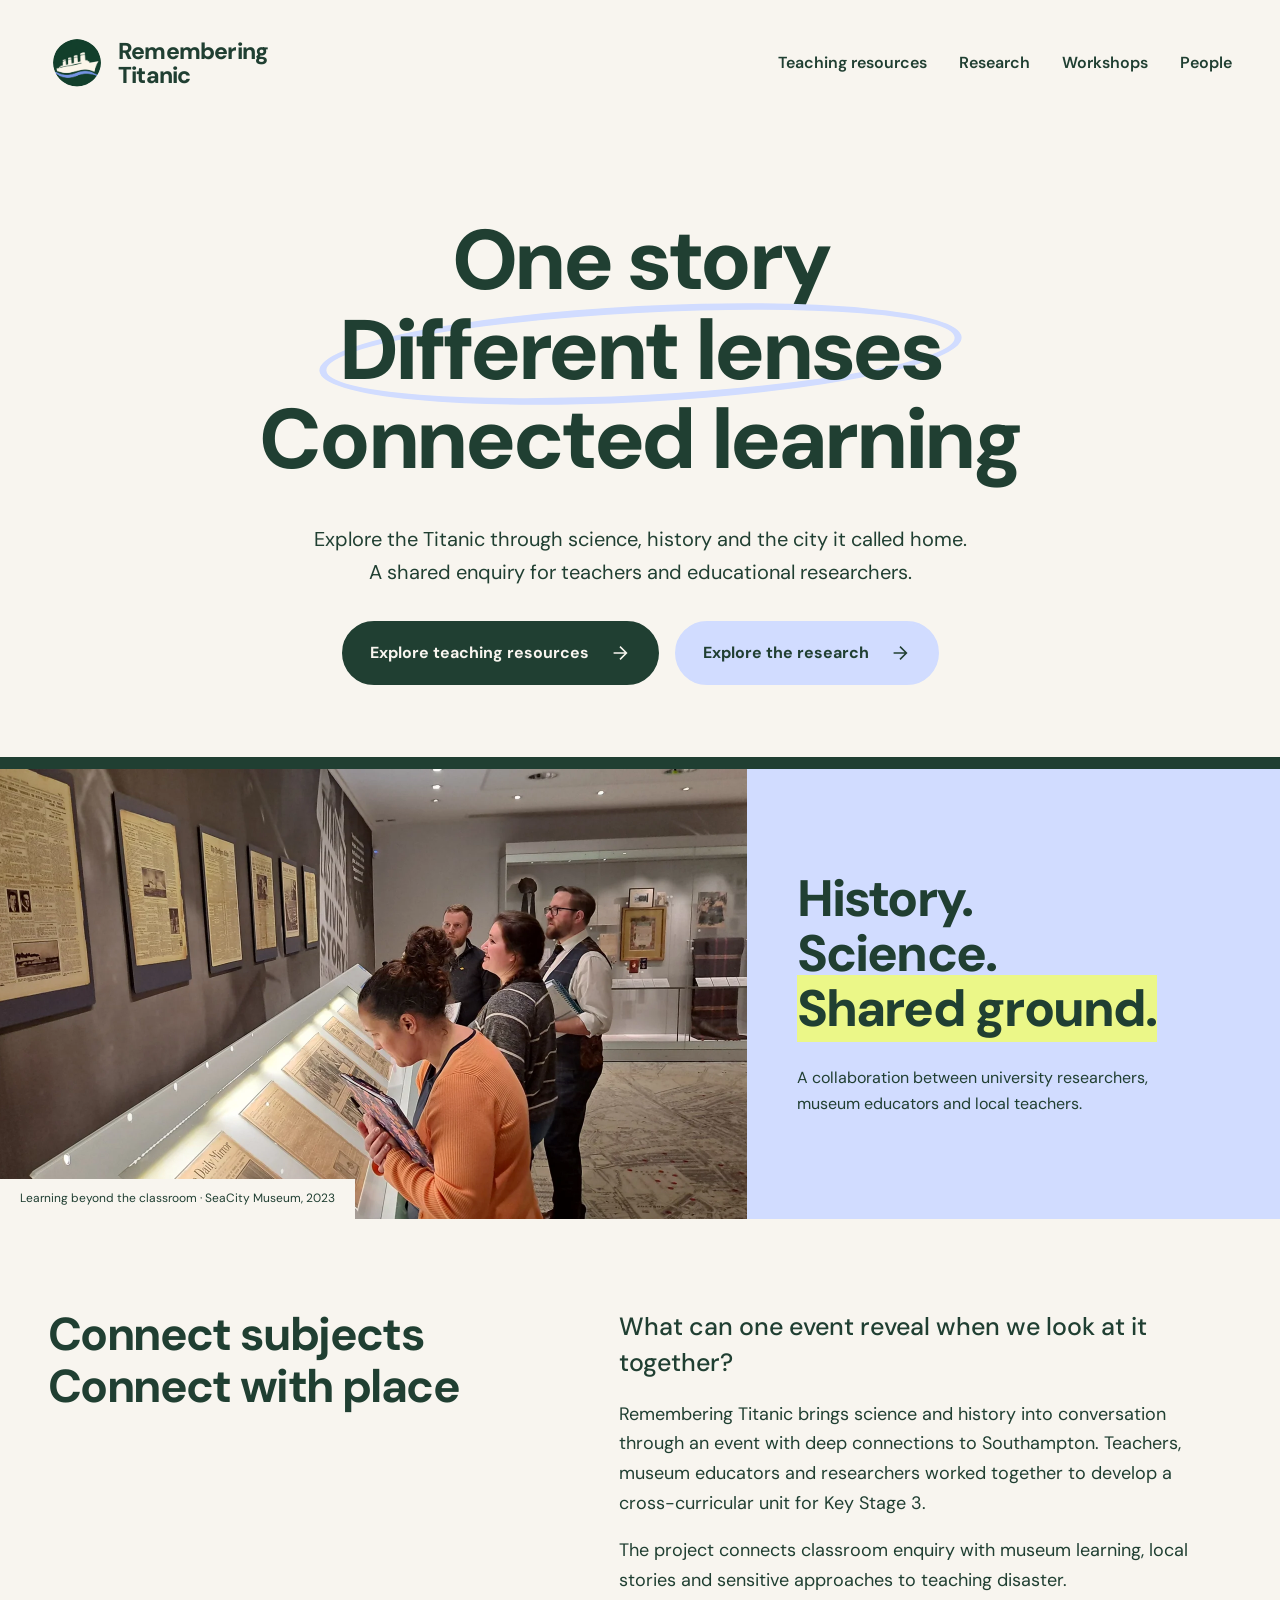
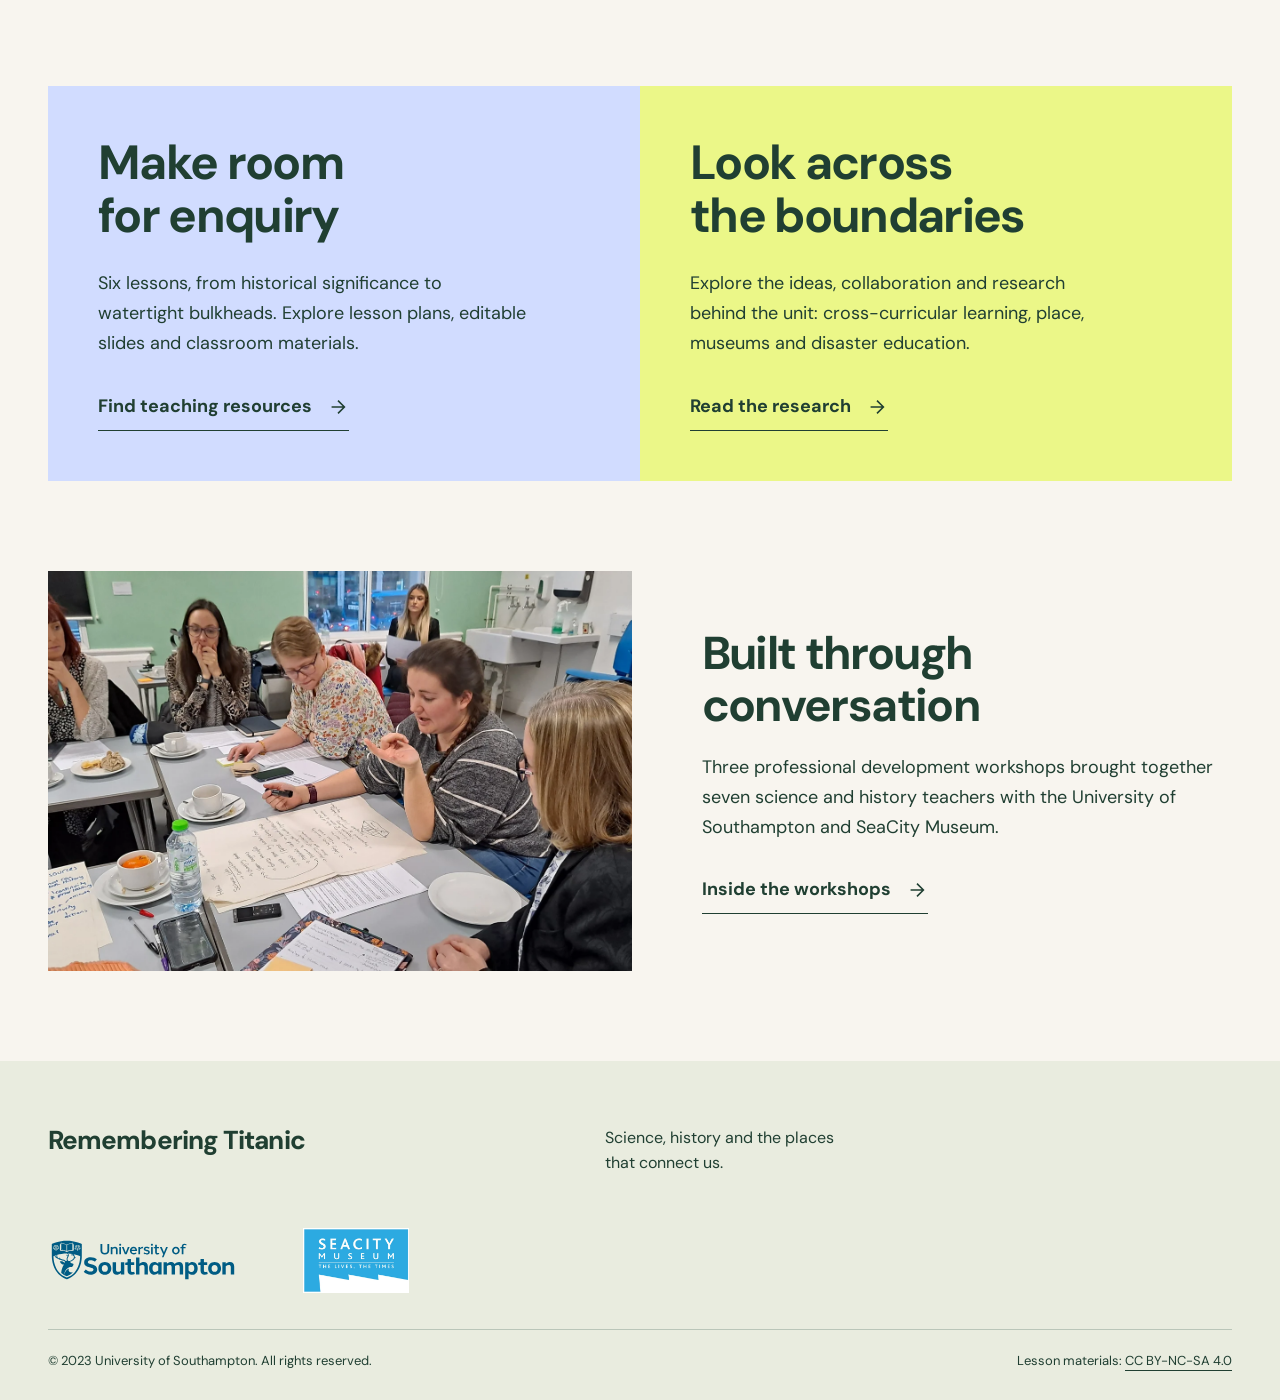
==== commit 7d68fa13: "Balance lime accents across project pages" ====
--- a/docs/index.html
+++ b/docs/index.html
@@ -1 +1 @@
-<!doctype html><html lang="en-GB"><head><meta charset="utf-8"><meta name="viewport" content="width=device-width,initial-scale=1"><title>Learning through science, history and place | Remembering Titanic</title><meta name="description" content="Teaching resources and educational research connecting science, history and place through the Titanic disaster."><meta name="theme-color" content="#203f32"><link rel="stylesheet" href="./assets/fonts.css"><link rel="stylesheet" href="./assets/style.css"><link rel="icon" href="./assets/remembering-titanic-mark.png" type="image/png"><script src="./assets/site.js" defer></script></head><body><a class="skip" href="#main">Skip to content</a><header class="header"><a class="brand" href="./"><img class="brand-logo" src="./assets/remembering-titanic-mark.png" alt="" width="58" height="58"><span>Remembering<br>Titanic</span></a><nav aria-label="Main navigation"><a href="./resources/">Teaching resources</a><a href="./research/">Research</a><a href="./cpd/">Workshops</a><a href="./team/">People</a></nav></header><main id="main"><section class="hero"><h1>One story<br><span class="circled">Different lenses</span><br>Connected learning</h1><p>Explore the Titanic through science, history and the city it called home. A shared enquiry for teachers and educational researchers.</p><div class="hero-actions"><a class="button" href="./resources/">Explore teaching resources <svg aria-hidden="true" width="22" height="22" viewBox="0 0 24 24" fill="none" stroke="currentColor" stroke-width="1.7"><path d="M5 12h14M12 5l7 7-7 7"/></svg></a><a class="button secondary" href="./research/">Explore the research <svg aria-hidden="true" width="22" height="22" viewBox="0 0 24 24" fill="none" stroke="currentColor" stroke-width="1.7"><path d="M5 12h14M12 5l7 7-7 7"/></svg></a></div><div class="hero-note">Rooted in Southampton · Created together</div></section><div class="photo-band"><figure><img src="./assets/museum.webp" alt="Project participants exploring the exhibits at SeaCity Museum" width="1600" height="900"><figcaption>Learning beyond the classroom · SeaCity Museum, 2023</figcaption></figure><div class="photo-caption"><span>History.<br>Science.<br><em>Shared ground.</em></span><p>A collaboration between university researchers, museum educators and local teachers.</p></div></div><section class="section split-intro"><h2>Connect subjects<br>Connect with place</h2><div><p class="lead">What can one event reveal when we look at it together?</p><p>Remembering Titanic brings science and history into conversation through an event with deep connections to Southampton. Teachers, museum educators and researchers worked together to develop a cross-curricular unit for Key Stage 3.</p><p>The project connects classroom enquiry with museum learning, local stories and sensitive approaches to teaching disaster.</p></div></section><section class="pathways"><article><h2>Make room<br>for enquiry</h2><p>Six lessons, from historical significance to watertight bulkheads. Explore lesson plans, editable slides and classroom materials.</p><a class="text-link" href="./resources/">Find teaching resources <svg aria-hidden="true" width="22" height="22" viewBox="0 0 24 24" fill="none" stroke="currentColor" stroke-width="1.7"><path d="M5 12h14M12 5l7 7-7 7"/></svg></a></article><article><h2>Look across<br>the boundaries</h2><p>Explore the ideas, collaboration and research behind the unit: cross-curricular learning, place, museums and disaster education.</p><a class="text-link" href="./research/">Read the research <svg aria-hidden="true" width="22" height="22" viewBox="0 0 24 24" fill="none" stroke="currentColor" stroke-width="1.7"><path d="M5 12h14M12 5l7 7-7 7"/></svg></a></article></section><section class="section together"><img src="./assets/collaboration.webp" alt="Teachers collaborating on lesson ideas during a project workshop" width="1600" height="900" loading="lazy"><div><h2>Built through<br>conversation</h2><p>Three professional development workshops brought together seven science and history teachers with the University of Southampton and SeaCity Museum.</p><a class="text-link" href="./cpd/">Inside the workshops <svg aria-hidden="true" width="22" height="22" viewBox="0 0 24 24" fill="none" stroke="currentColor" stroke-width="1.7"><path d="M5 12h14M12 5l7 7-7 7"/></svg></a></div></section></main><footer><div class="footer-top"><a class="brand" href="./">Remembering Titanic</a><p>Science, history and the places<br>that connect us.</p></div><div class="partners"><a href="https://www.southampton.ac.uk/"><img src="./assets/USH0149_LOGO-2021_RGB_Marine-Blue_Punched-AW.svg" alt="University of Southampton" width="220" height="65" loading="lazy"></a><a href="https://seacitymuseum.co.uk/"><img src="./assets/seacity-museum-vector-logo.webp" alt="SeaCity Museum" width="160" height="80" loading="lazy"></a></div><div class="fine"><span>© 2023 University of Southampton. All rights reserved.</span><span>Lesson materials: <a href="https://creativecommons.org/licenses/by-nc-sa/4.0/">CC BY-NC-SA 4.0</a></span></div></footer></body></html>+<!doctype html><html lang="en-GB"><head><meta charset="utf-8"><meta name="viewport" content="width=device-width,initial-scale=1"><title>Learning through science, history and place | Remembering Titanic</title><meta name="description" content="Teaching resources and educational research connecting science, history and place through the Titanic disaster."><meta name="theme-color" content="#203f32"><link rel="stylesheet" href="./assets/fonts.css"><link rel="stylesheet" href="./assets/style.css"><link rel="icon" href="./assets/remembering-titanic-mark.png" type="image/png"><script src="./assets/site.js" defer></script></head><body><a class="skip" href="#main">Skip to content</a><header class="header"><a class="brand" href="./"><img class="brand-logo" src="./assets/remembering-titanic-mark.png" alt="" width="58" height="58"><span>Remembering<br>Titanic</span></a><nav aria-label="Main navigation"><a href="./resources/">Teaching resources</a><a href="./research/">Research</a><a href="./cpd/">Workshops</a><a href="./team/">People</a></nav></header><main id="main"><section class="hero"><h1>One story<br><span class="circled">Different lenses</span><br>Connected learning</h1><p>Explore the Titanic through science, history and the city it called home. A shared enquiry for teachers and educational researchers.</p><div class="hero-actions"><a class="button" href="./resources/">Explore teaching resources <svg aria-hidden="true" width="22" height="22" viewBox="0 0 24 24" fill="none" stroke="currentColor" stroke-width="1.7"><path d="M5 12h14M12 5l7 7-7 7"/></svg></a><a class="button secondary" href="./research/">Explore the research <svg aria-hidden="true" width="22" height="22" viewBox="0 0 24 24" fill="none" stroke="currentColor" stroke-width="1.7"><path d="M5 12h14M12 5l7 7-7 7"/></svg></a></div></section><div class="photo-band"><figure><img src="./assets/museum.webp" alt="Project participants exploring the exhibits at SeaCity Museum" width="1600" height="900"><figcaption>Learning beyond the classroom · SeaCity Museum, 2023</figcaption></figure><div class="photo-caption"><span>History.<br>Science.<br><em>Shared ground.</em></span><p>A collaboration between university researchers, museum educators and local teachers.</p></div></div><section class="section split-intro"><h2>Connect subjects<br>Connect with place</h2><div><p class="lead">What can one event reveal when we look at it together?</p><p>Remembering Titanic brings science and history into conversation through an event with deep connections to Southampton. Teachers, museum educators and researchers worked together to develop a cross-curricular unit for Key Stage 3.</p><p>The project connects classroom enquiry with museum learning, local stories and sensitive approaches to teaching disaster.</p></div></section><section class="pathways"><article><h2>Make room<br>for enquiry</h2><p>Six lessons, from historical significance to watertight bulkheads. Explore lesson plans, editable slides and classroom materials.</p><a class="text-link" href="./resources/">Find teaching resources <svg aria-hidden="true" width="22" height="22" viewBox="0 0 24 24" fill="none" stroke="currentColor" stroke-width="1.7"><path d="M5 12h14M12 5l7 7-7 7"/></svg></a></article><article><h2>Look across<br>the boundaries</h2><p>Explore the ideas, collaboration and research behind the unit: cross-curricular learning, place, museums and disaster education.</p><a class="text-link" href="./research/">Read the research <svg aria-hidden="true" width="22" height="22" viewBox="0 0 24 24" fill="none" stroke="currentColor" stroke-width="1.7"><path d="M5 12h14M12 5l7 7-7 7"/></svg></a></article></section><section class="section together"><img src="./assets/collaboration.webp" alt="Teachers collaborating on lesson ideas during a project workshop" width="1600" height="900" loading="lazy"><div><h2>Built through<br>conversation</h2><p>Three professional development workshops brought together seven science and history teachers with the University of Southampton and SeaCity Museum.</p><a class="text-link" href="./cpd/">Inside the workshops <svg aria-hidden="true" width="22" height="22" viewBox="0 0 24 24" fill="none" stroke="currentColor" stroke-width="1.7"><path d="M5 12h14M12 5l7 7-7 7"/></svg></a></div></section></main><footer><div class="footer-top"><a class="brand" href="./">Remembering Titanic</a><p>Science, history and the places<br>that connect us.</p></div><div class="partners"><a href="https://www.southampton.ac.uk/"><img src="./assets/USH0149_LOGO-2021_RGB_Marine-Blue_Punched-AW.svg" alt="University of Southampton" width="220" height="65" loading="lazy"></a><a href="https://seacitymuseum.co.uk/"><img src="./assets/seacity-museum-vector-logo.webp" alt="SeaCity Museum" width="160" height="80" loading="lazy"></a></div><div class="fine"><span>© 2023 University of Southampton. All rights reserved.</span><span>Lesson materials: <a href="https://creativecommons.org/licenses/by-nc-sa/4.0/">CC BY-NC-SA 4.0</a></span></div></footer></body></html>
--- a/docs/assets/style.css
+++ b/docs/assets/style.css
@@ -50,3 +50,13 @@
 
 /* Space the video list apart from the teacher guide. */
 .video-intro{margin-top:32px}
+
+/* Centre the footer on smaller screens. */
+@media(max-width:760px){footer{text-align:center}.footer-top{justify-items:center}.footer-top .brand{justify-content:center}.partners{justify-content:center}.fine{align-items:center;border-top:0;padding-top:0}}
+
+/* Lime accents for the research, workshops and people pages. */
+.page-research .page-heading,.page-workshops .page-heading,.page-people .page-heading{border-bottom-color:var(--lime)}
+.page-research .underline,.page-workshops .underline{text-decoration-color:var(--lime)}
+.page-research .findings-section{background:var(--lime)}
+.page-workshops .date{background:var(--lime);padding:12px 16px;align-self:start;justify-self:start}
+.page-people .people-heading h2{background:var(--lime);padding:4px 10px;margin-left:-10px}
